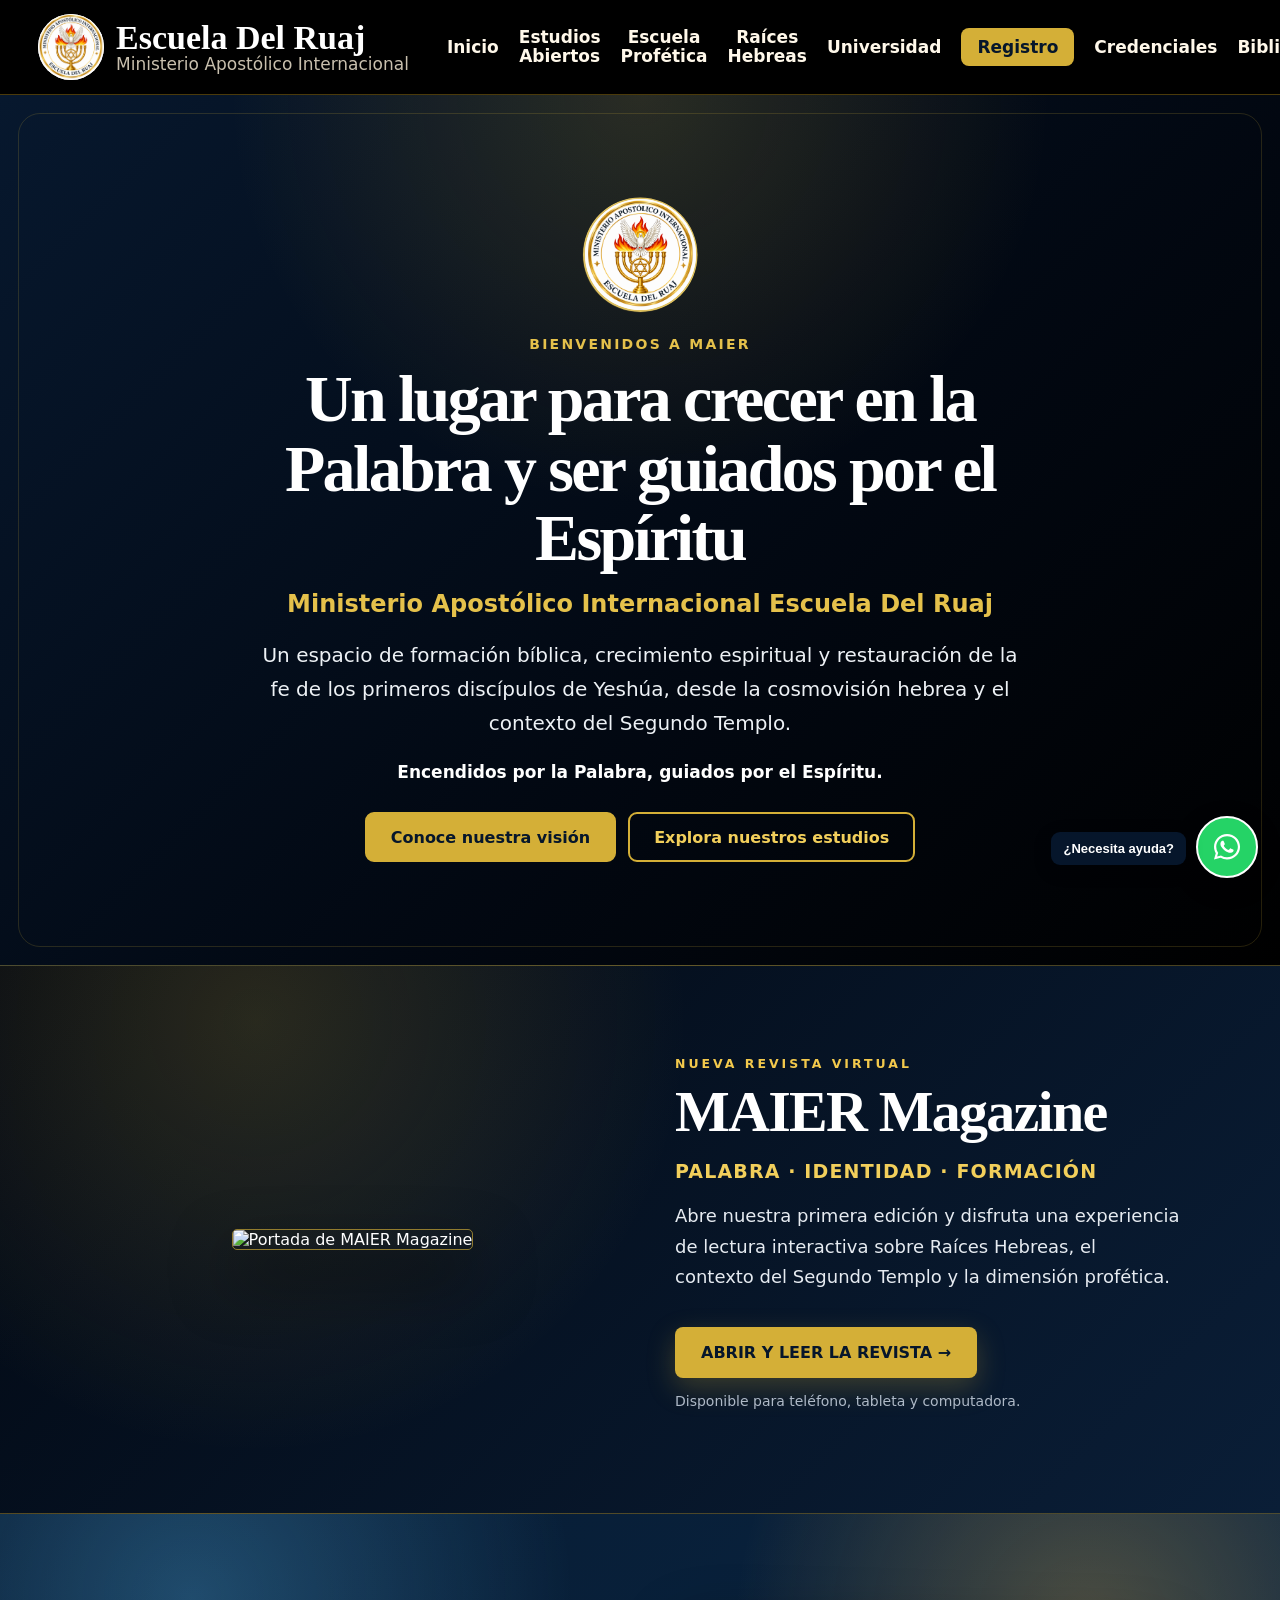
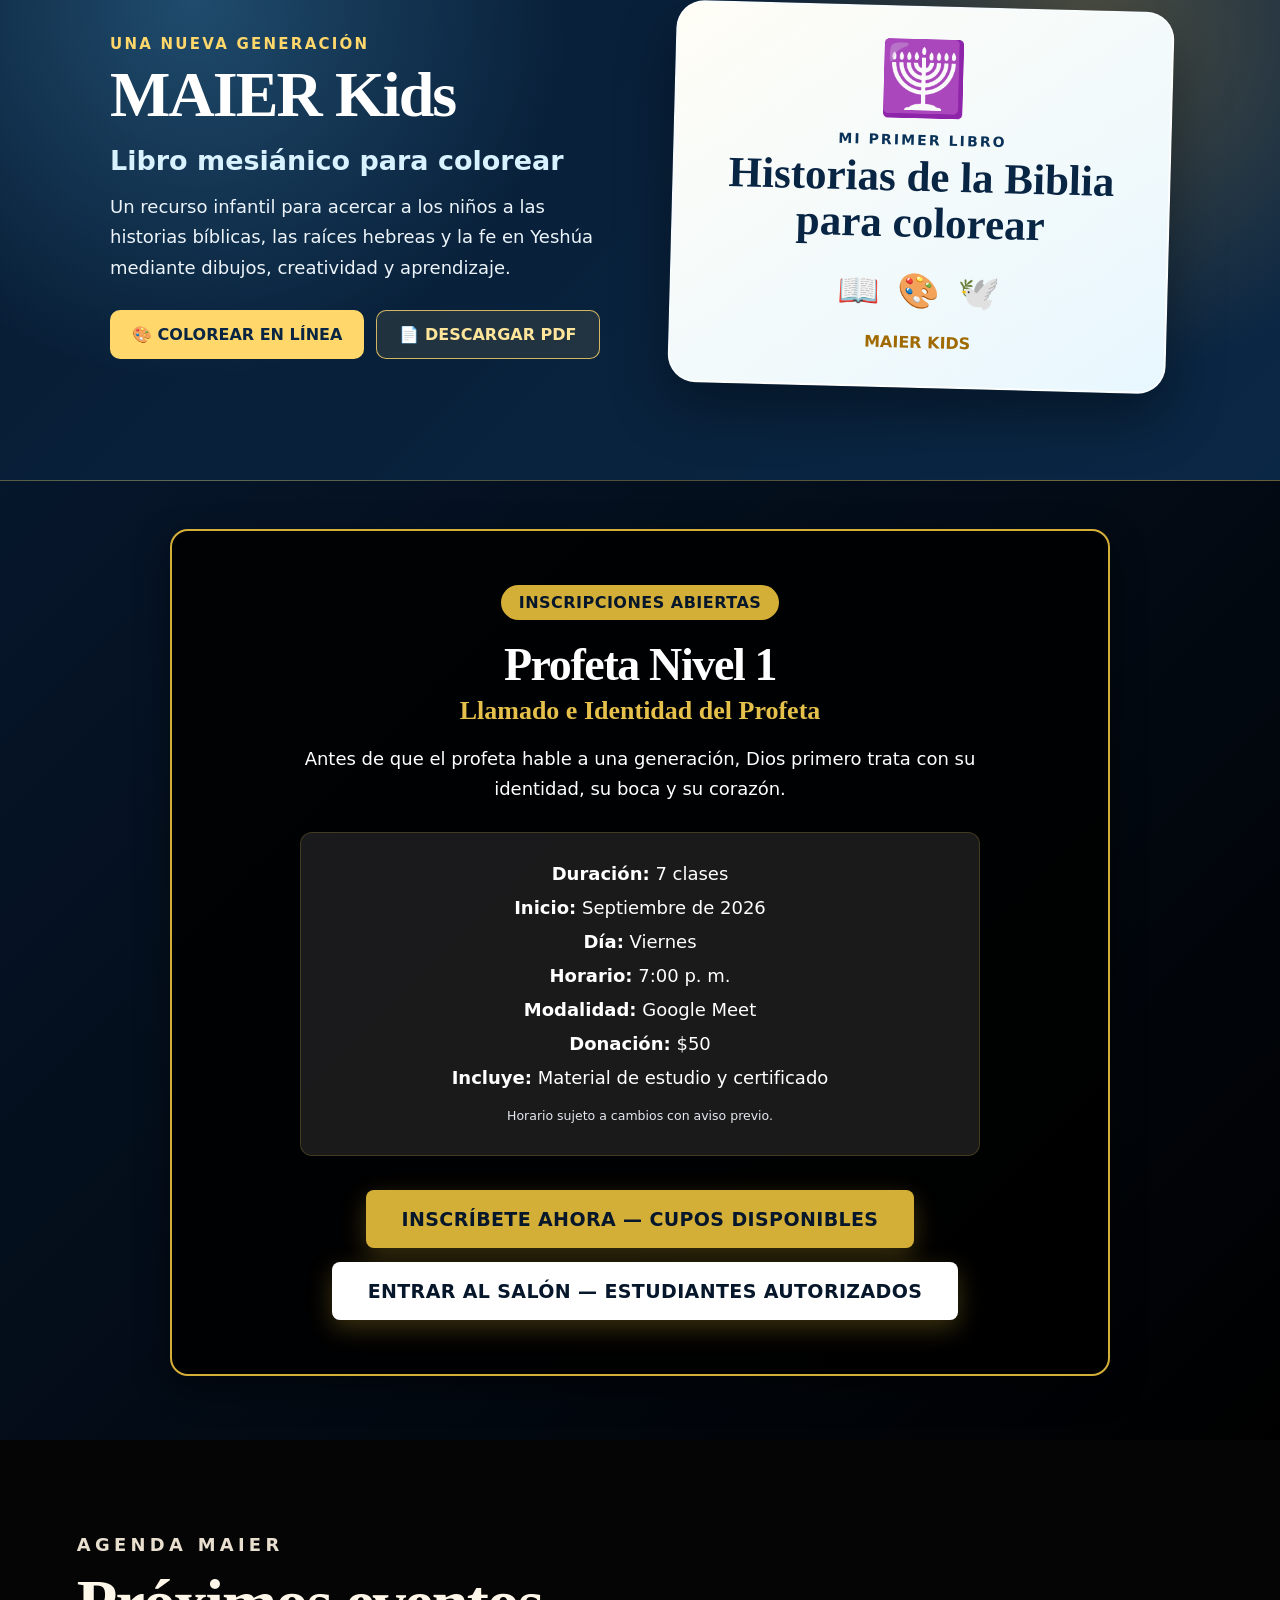
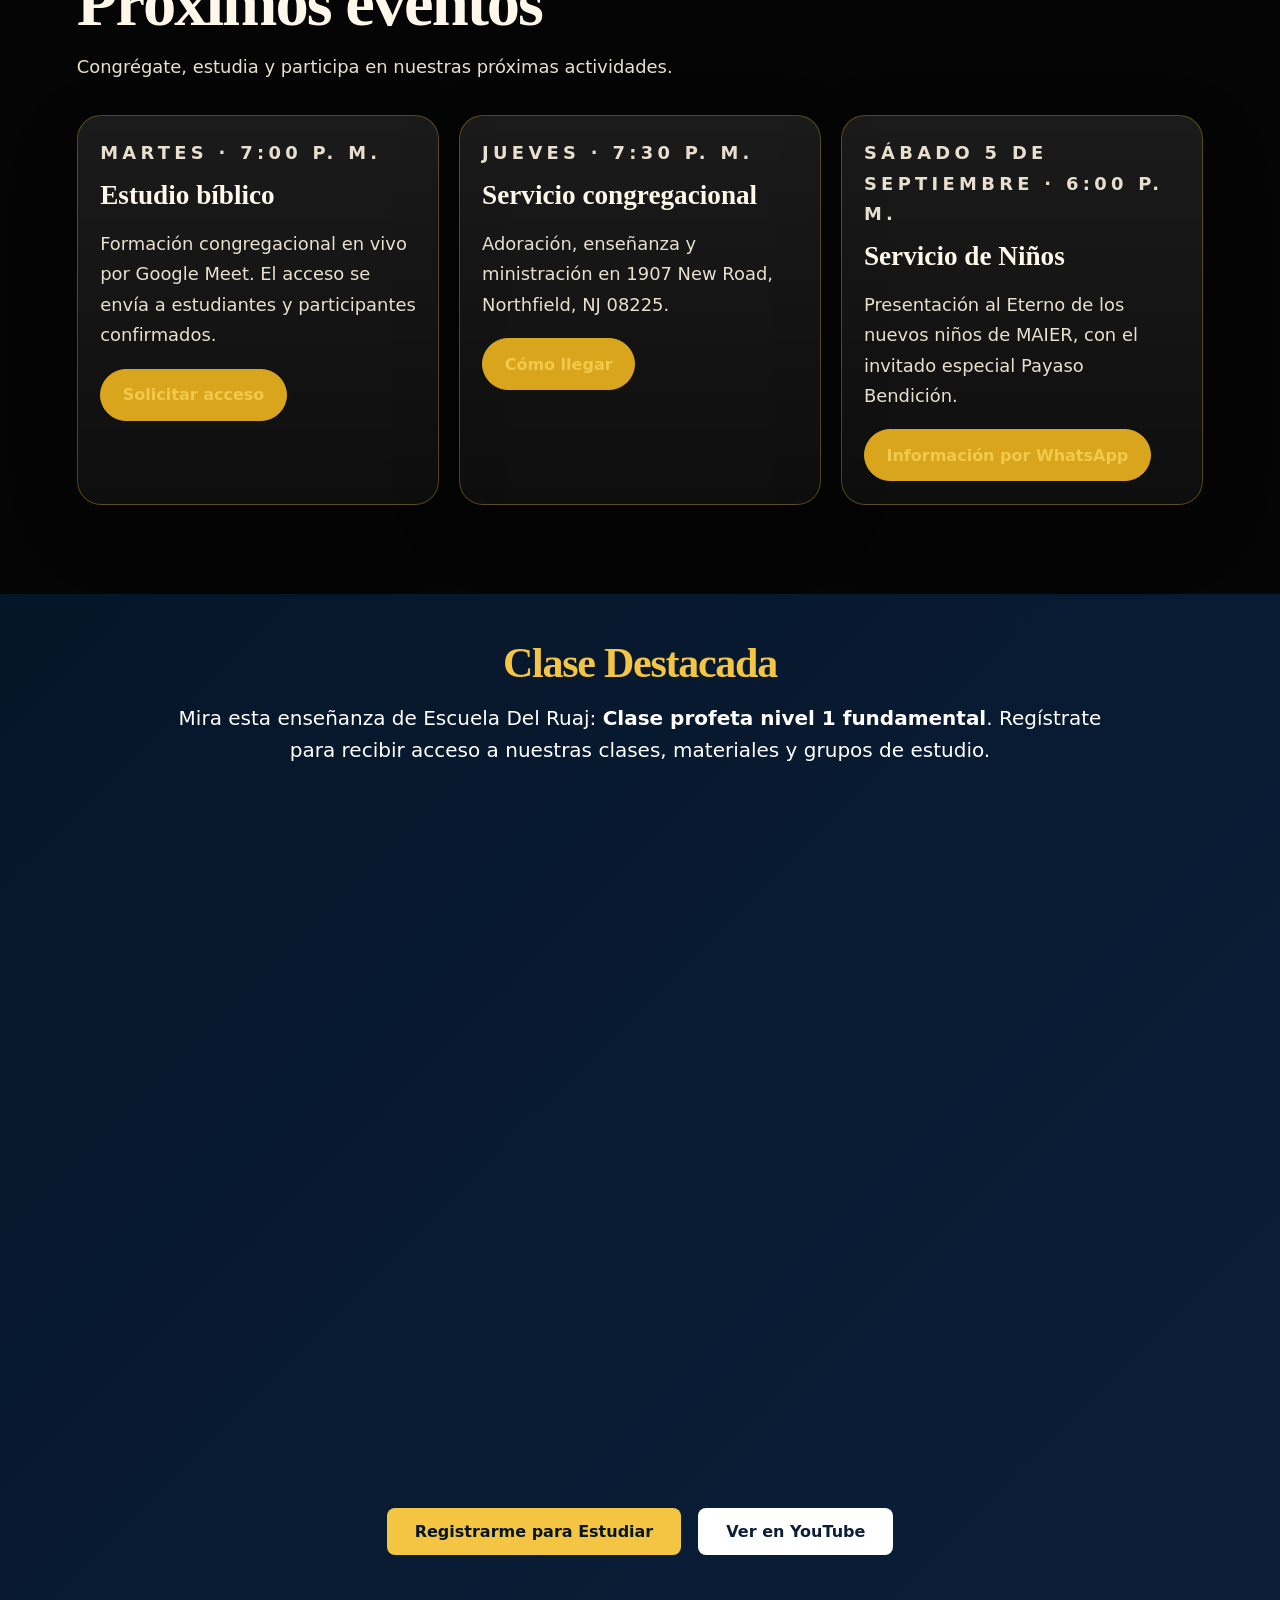
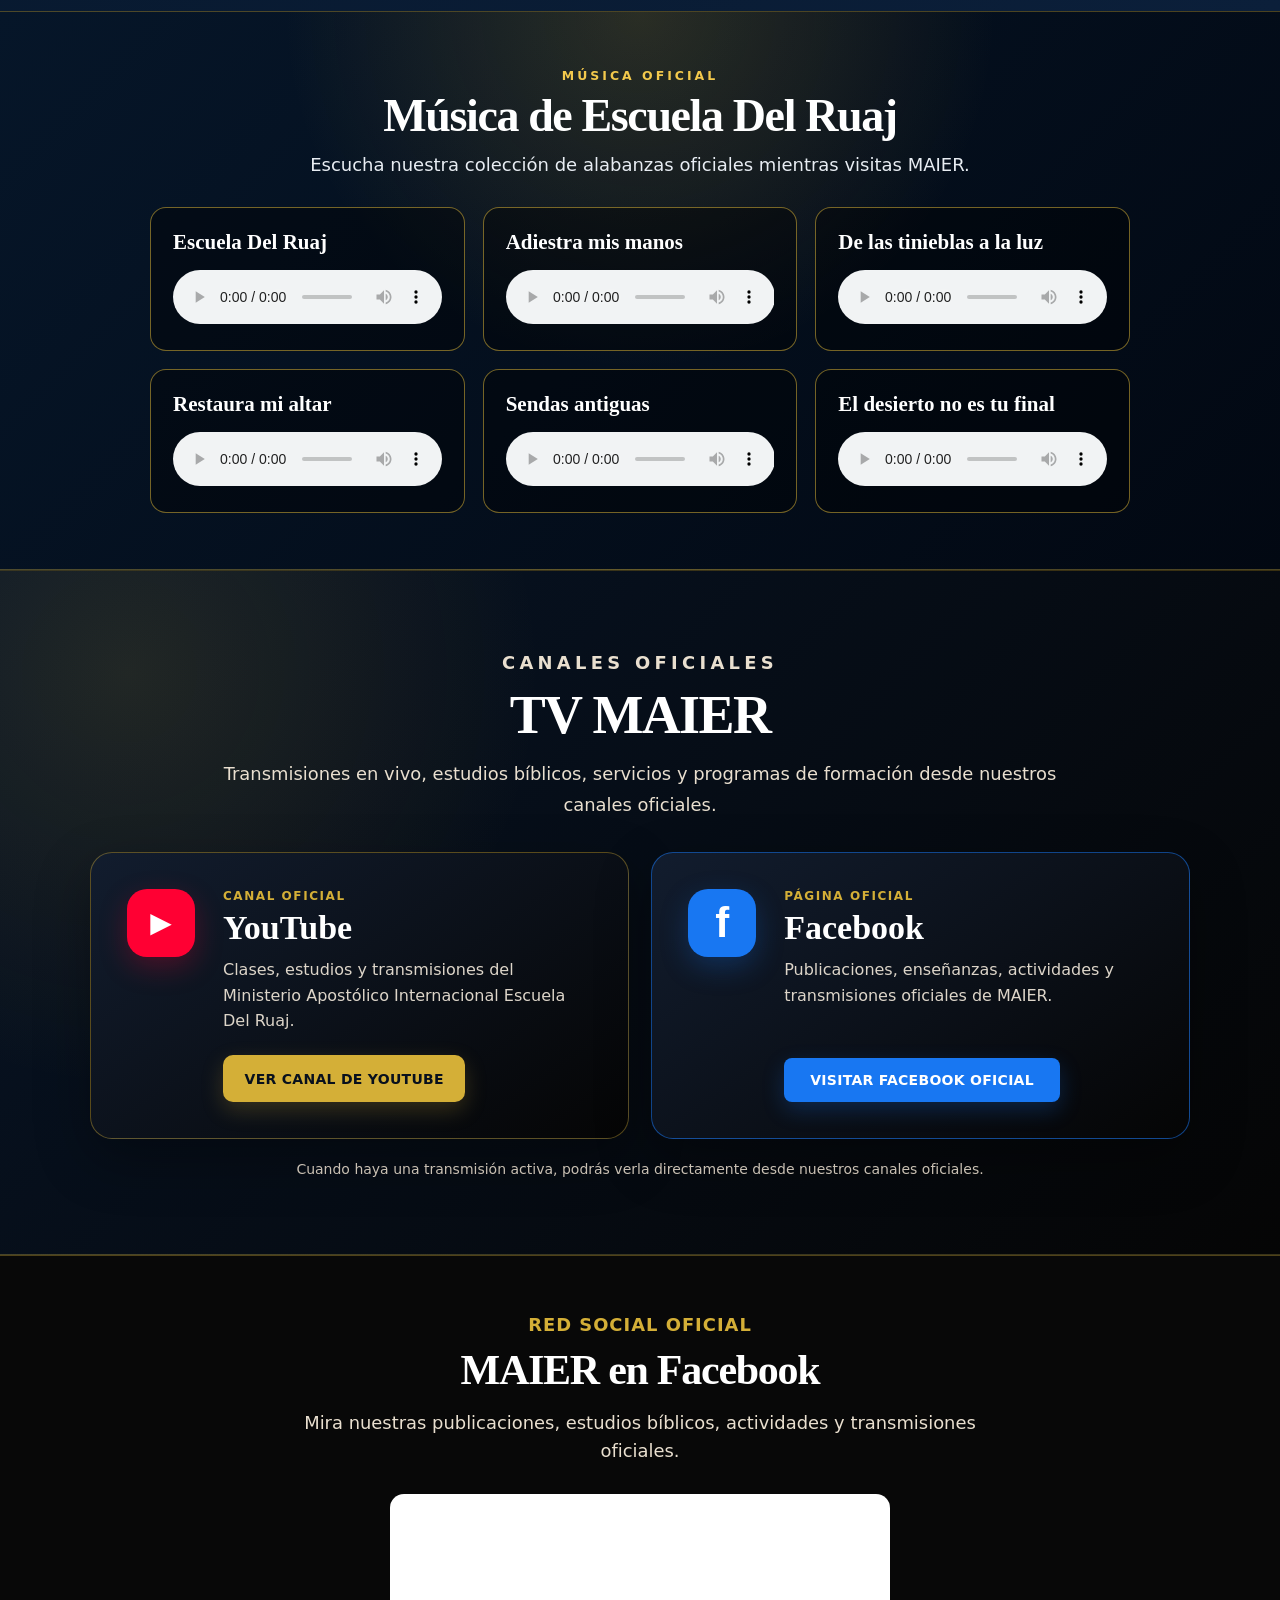
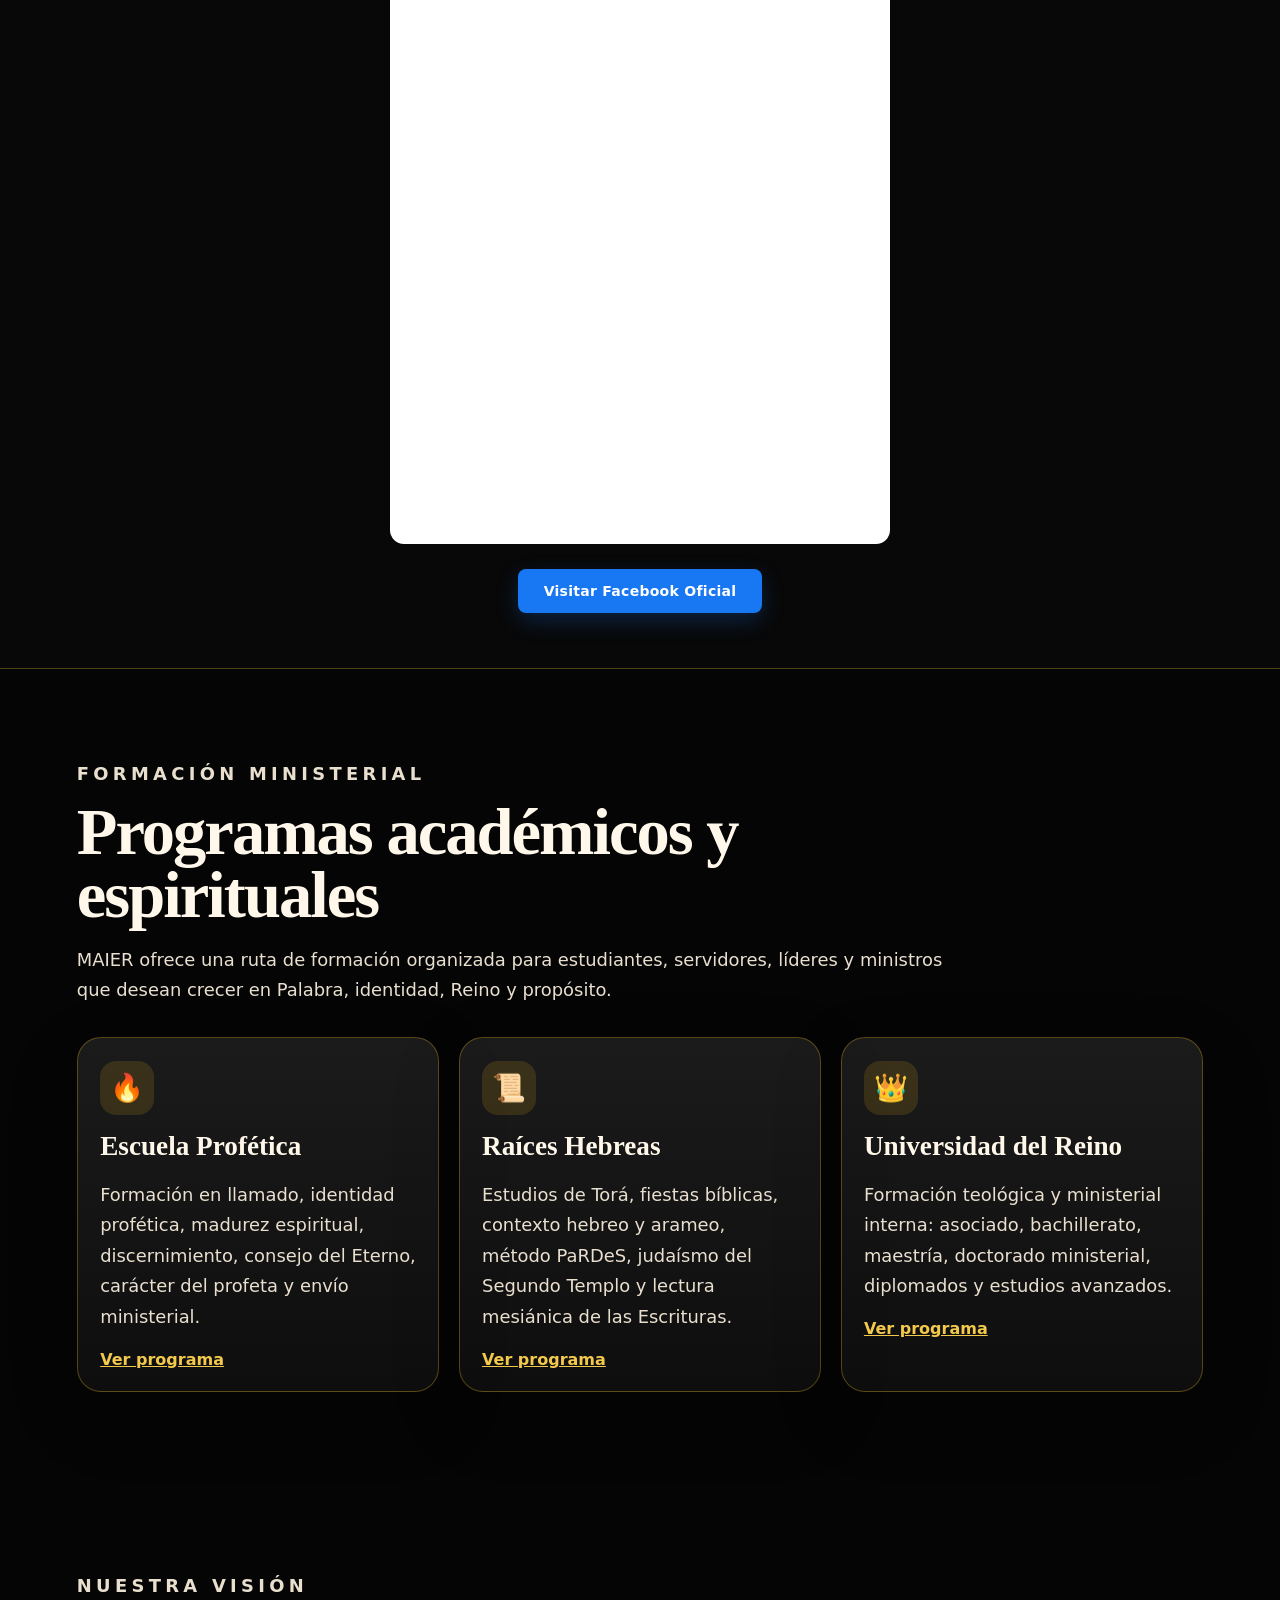
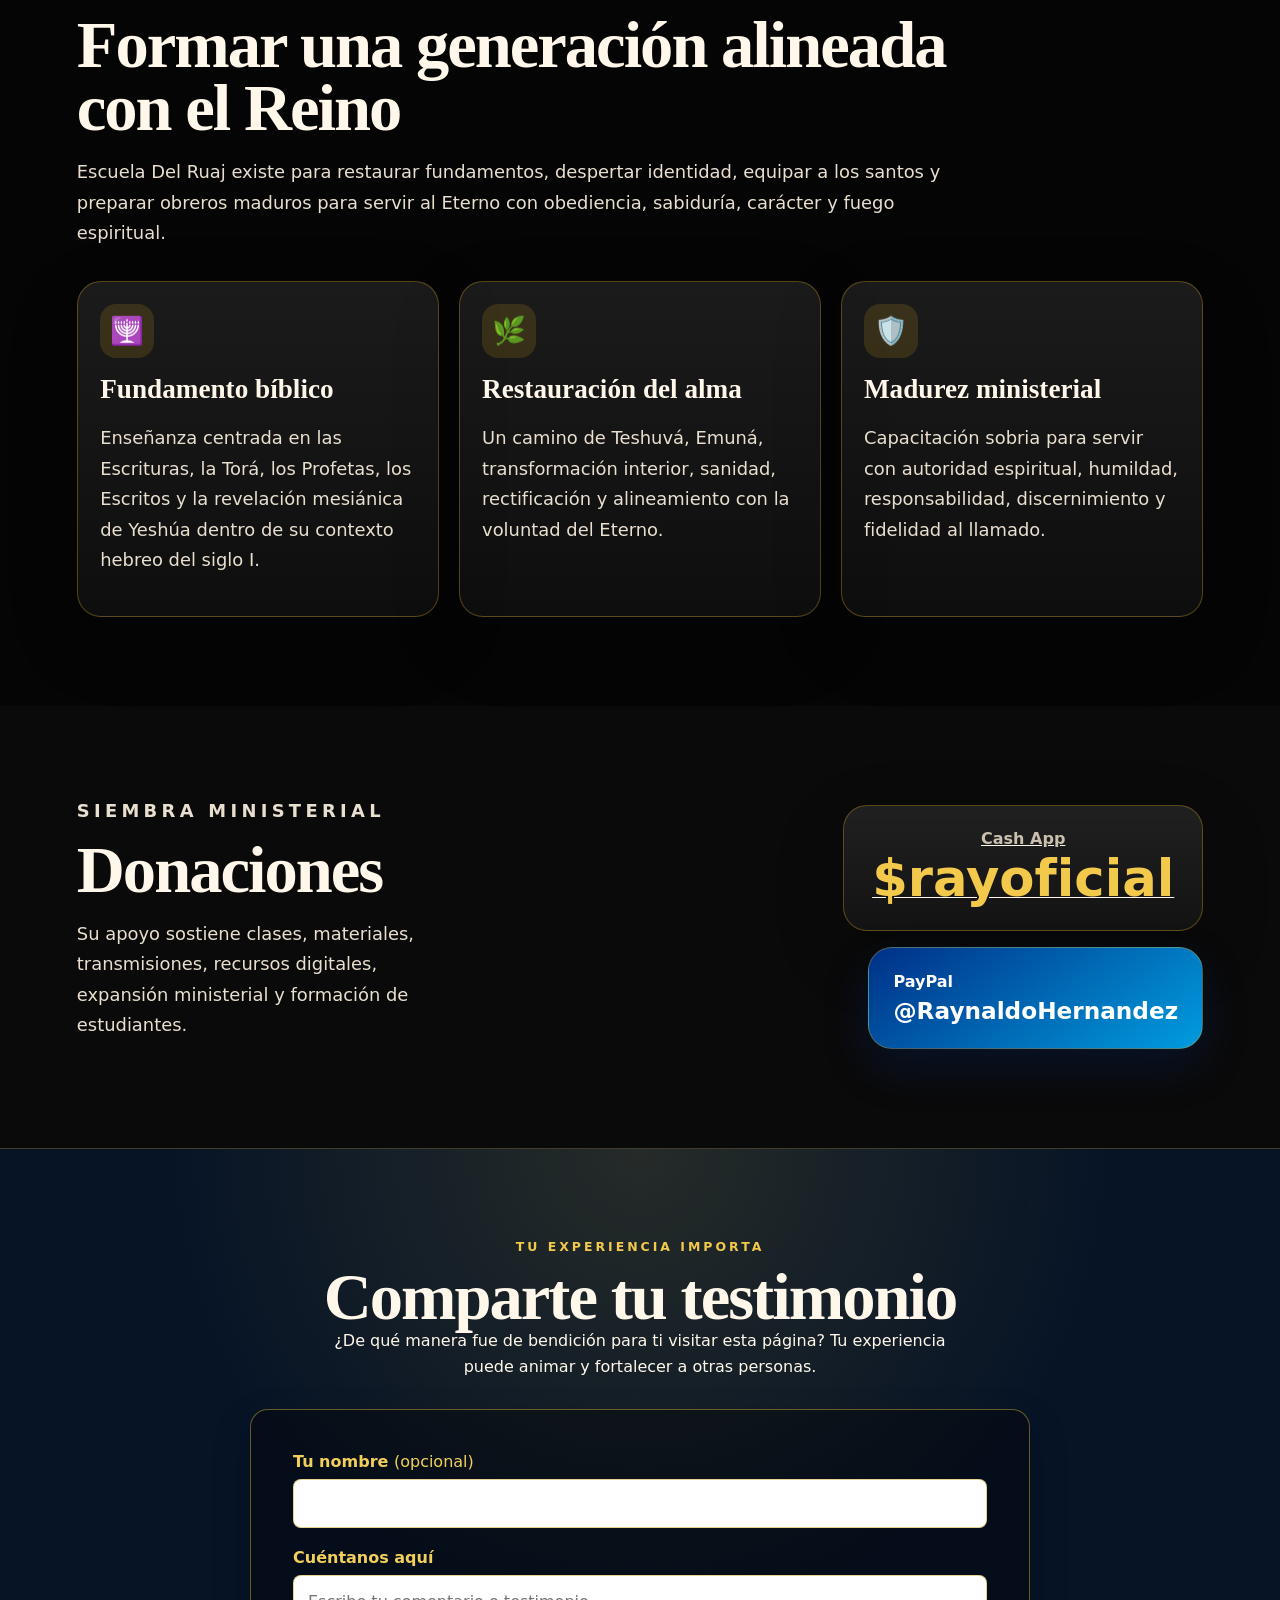
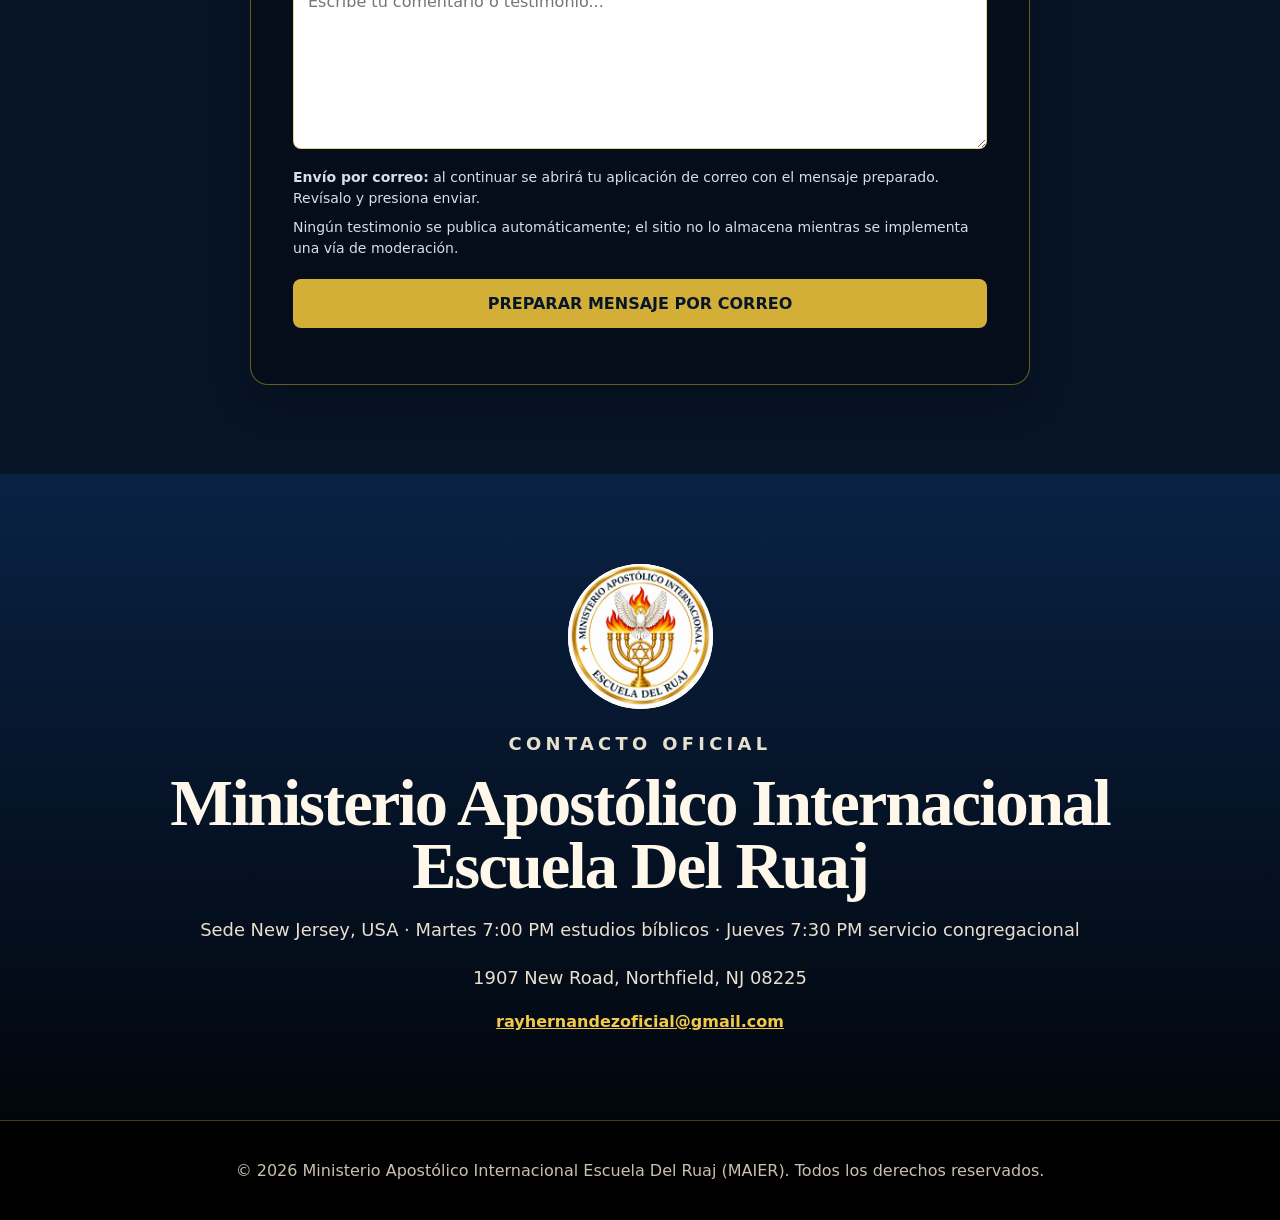
==== index.html @ f3cfe154 "Publicar estructura principal" ====
<!DOCTYPE html>

<html lang="es">
<style>
/* Ajustes de portada y anuncio Profeta Nivel 1 */
.promo-profetica {
  padding: 48px 24px 64px;
  background: linear-gradient(135deg, #06162b, #000000);
  text-align: center;
  color: #ffffff;
}

.promo-profetica-contenido {
  width: min(100%, 940px);
  margin: 0 auto;
  padding: 54px 48px;
  box-sizing: border-box;
  border: 2px solid #d4af37;
  border-radius: 18px;
  background: rgba(0, 0, 0, 0.9);
  box-shadow: 0 12px 35px rgba(0, 0, 0, 0.45);
}

.promo-etiqueta {
  display: inline-block;
  margin: 0;
  padding: 8px 18px;
  border-radius: 25px;
  background: #d4af37;
  color: #06162b !important;
  font-weight: 800;
  letter-spacing: 0.03em;
}

.promo-profetica h2 {
  margin: 20px 0 6px;
  color: #ffffff;
  font-size: clamp(34px, 5vw, 46px);
  line-height: 1.1;
}

.promo-profetica h3 {
  margin: 0 0 18px;
  color: #e5c14b;
  font-size: clamp(21px, 3vw, 26px);
}

.promo-profetica > .promo-profetica-contenido > p:not(.promo-etiqueta) {
  max-width: 680px;
  margin: 0 auto;
  color: #ffffff;
  font-size: 18px;
  line-height: 1.65;
}

.promo-datos {
  max-width: 680px;
  margin: 28px auto 20px;
  padding: 20px;
  border: 1px solid rgba(212, 175, 55, 0.22);
  border-radius: 12px;
  background: rgba(255, 255, 255, 0.1);
}

.promo-datos p {
  margin: 8px 0;
  color: #ffffff;
  font-size: 18px;
  line-height: 1.45;
}

.promo-datos .promo-aviso {
  margin-top: 14px;
  color: #e4e8ef;
  font-size: 15px;
}

.boton-profetico {
  display: inline-block;
  margin-top: 14px;
  min-width: min(100%, 430px);
  padding: 18px 36px;
  box-sizing: border-box;
  border-radius: 8px;
  background: #d4af37;
  color: #06162b;
  font-size: 19px;
  font-weight: 900;
  letter-spacing: 0.02em;
  text-decoration: none;
  box-shadow: 0 8px 24px rgba(212, 175, 55, 0.28);
  transition: background-color 0.2s ease, transform 0.2s ease, box-shadow 0.2s ease;
}

.boton-profetico:hover,
.boton-profetico:focus-visible {
  background: #f2cf5b;
  transform: translateY(-2px);
  box-shadow: 0 12px 30px rgba(242, 207, 91, 0.4);
}

@media (min-width: 769px) {
  .topbar {
    gap: 24px;
    padding-left: clamp(20px, 4vw, 64px);
    padding-right: clamp(20px, 4vw, 64px);
  }

  .topbar .nav {
    display: flex;
    align-items: center;
    justify-content: flex-end;
    gap: clamp(10px, 1.25vw, 22px);
  }

  .topbar .nav a {
    font-size: clamp(13px, 0.92vw, 16px);
    white-space: nowrap;
  }

  .topbar .nav a[href="/registro/index.html"] {
    padding: 10px 16px;
    border-radius: 8px;
    background: #d4af37;
    color: #06162b;
    font-weight: 900;
  }
}

@media (max-width: 768px) {
  body { overflow-x: hidden !important; }

  header {
    width: 100% !important;
    padding: 12px 16px !important;
    box-sizing: border-box !important;
    background: #000 !important;
  }

  header img {
    max-width: 85px !important;
    height: auto !important;
  }

  nav,
  .menu,
  .mobile-menu,
  .main-navigation {
    margin: 0 !important;
    padding: 12px 0 !important;
    background: #000 !important;
  }

  nav a,
  .menu a,
  .mobile-menu a,
  .main-navigation a {
    display: block !important;
    padding: 7px 0 !important;
    color: #ffffff !important;
    font-size: 20px !important;
    line-height: 1.2 !important;
    text-align: center !important;
  }

  .promo-profetica {
    padding: 44px 16px;
  }

  .promo-profetica-contenido {
    padding: 34px 20px;
  }

  .promo-profetica > .promo-profetica-contenido > p:not(.promo-etiqueta),
  .promo-datos p {
    font-size: 16px;
  }
}

@media (max-width: 480px) {
  .promo-profetica {
    padding: 34px 12px;
  }

  .promo-profetica-contenido {
    padding: 30px 16px;
    border-radius: 14px;
  }

  .promo-etiqueta {
    padding: 7px 14px;
    font-size: 13px;
  }

  .boton-profetico {
    width: 100%;
    box-sizing: border-box;
  }
}

/* Bienvenida principal MAIER */
.bienvenida-maier {
  position: relative;
  overflow: hidden;
  padding: clamp(64px, 8vw, 104px) 22px;
  background:
    radial-gradient(circle at 50% 0%, rgba(212,175,55,.18), transparent 38%),
    linear-gradient(135deg, #07182e 0%, #020812 58%, #000 100%);
  color: #fff;
  text-align: center;
  border-bottom: 1px solid rgba(212,175,55,.34);
}
.bienvenida-maier::after {
  content: "";
  position: absolute;
  inset: 18px;
  pointer-events: none;
  border: 1px solid rgba(212,175,55,.18);
  border-radius: 22px;
}
.bienvenida-contenido {
  position: relative;
  z-index: 1;
  width: min(100%, 900px);
  margin: 0 auto;
}
.bienvenida-sello {
  width: 115px;
  height: 115px;
  margin-bottom: 20px;
  object-fit: cover;
  border: 2px solid rgba(212,175,55,.8);
  border-radius: 50%;
  clip-path: circle(50%);
  background: #ffffff;
  box-shadow: 0 8px 28px rgba(212,175,55,.3);
}
.bienvenida-etiqueta {
  margin: 0 0 12px;
  color: #e5c14b;
  font-size: 14px;
  font-weight: 900;
  letter-spacing: .16em;
  text-transform: uppercase;
}
.bienvenida-maier h1 {
  max-width: 820px;
  margin: 0 auto 18px;
  color: #fff;
  font-family: Georgia, "Times New Roman", serif;
  font-size: clamp(38px, 6vw, 66px);
  line-height: 1.05;
}
.bienvenida-nombre {
  max-width: 780px;
  margin: 0 auto 20px;
  color: #e5c14b;
  font-size: clamp(18px, 2.5vw, 24px);
  font-weight: 800;
}
.bienvenida-texto {
  max-width: 780px;
  margin: 0 auto;
  color: #edf1f5;
  font-size: clamp(17px, 2vw, 20px);
  line-height: 1.7;
}
.bienvenida-lema {
  margin: 22px auto 0;
  color: #fff;
  font-size: 17px;
  font-weight: 800;
}
.bienvenida-acciones {
  display: flex;
  justify-content: center;
  flex-wrap: wrap;
  gap: 12px;
  margin-top: 30px;
}
.bienvenida-boton {
  display: inline-flex;
  align-items: center;
  justify-content: center;
  min-height: 50px;
  padding: 13px 24px;
  border: 2px solid #d4af37;
  border-radius: 9px;
  background: #d4af37;
  color: #06162b;
  font-weight: 900;
  text-decoration: none;
  transition: transform .2s ease, background .2s ease, color .2s ease;
}
.bienvenida-boton:hover,
.bienvenida-boton:focus-visible {
  transform: translateY(-2px);
  background: #f2cf5b;
}
.bienvenida-boton-secundario {
  background: transparent;
  color: #f2cf5b;
}
.bienvenida-boton-secundario:hover,
.bienvenida-boton-secundario:focus-visible {
  background: rgba(212,175,55,.12);
  color: #fff;
}
@media (max-width: 560px) {
  .bienvenida-maier { padding: 54px 16px; }
  .bienvenida-maier::after { inset: 10px; }
  .bienvenida-sello { width: 90px; height: 90px; }
  .bienvenida-boton { width: 100%; }
}

</style>
<head>
<meta charset="UTF-8" />
<meta name="viewport" content="width=device-width, initial-scale=1.0" />
<link rel="icon" href="/assets/favicon.png" />
<link rel="stylesheet" href="/styles.css" />
<title>Escuela Del Ruaj | Portal Oficial MAIER</title>
<meta name="description" content="Portal oficial del Ministerio Apostólico Internacional Escuela Del Ruaj, MAIER: Escuela Profética, Raíces Hebreas, Universidad del Reino, estudios bíblicos, registro de estudiantes, biblioteca digital y formación ministerial." />

  <!-- Google tag (gtag.js) -->
  <script async src="https://www.googletagmanager.com/gtag/js?id=G-LTMYRYYGVL"></script>
  <script>
    window.dataLayer = window.dataLayer || [];
    function gtag(){dataLayer.push(arguments);}
    gtag('js', new Date());
    gtag('config', 'G-LTMYRYYGVL');
  </script>
</head>
<body>
<header class="topbar">
  <a class="brand" href="/index.html">
    <img src="/logoMAIER.png" alt="Logo oficial MAIER" />
    <div>
      <strong>Escuela Del Ruaj</strong>
      <span>Ministerio Apostólico Internacional</span>
    </div>
  </a>

<button class="menu-btn" aria-label="Abrir menú">☰</button>

  <nav class="nav">
    <a href="/index.html">Inicio</a>
    <a href="/estudios-abiertos/index.html">Estudios Abiertos</a>
    <a href="/programas/escuela-profetica.html">Escuela Profética</a>
    <a href="/programas/raices-hebreas.html">Raíces Hebreas</a>
    <a href="/programas/universidad-del-reino.html">Universidad</a>
    <a href="/registro/index.html">Registro</a>
    <a href="/credenciales.html">Credenciales</a>
    <a href="/biblioteca/index.html">Biblioteca</a>
    <a href="/revista/index.html">Revista</a>
    <a href="#maier-kids">MAIER Kids</a>
    <a href="#donaciones">Donaciones</a>
  </nav>
</header>

<section class="bienvenida-maier" aria-labelledby="bienvenida-titulo">
  <div class="bienvenida-contenido">
    <img class="bienvenida-sello" src="/logoMAIER.png" alt="Logo oficial MAIER" />
    <p class="bienvenida-etiqueta">Bienvenidos a MAIER</p>
    <h1 id="bienvenida-titulo">Un lugar para crecer en la Palabra y ser guiados por el Espíritu</h1>
    <p class="bienvenida-nombre">Ministerio Apostólico Internacional Escuela Del Ruaj</p>
    <p class="bienvenida-texto">
      Un espacio de formación bíblica, crecimiento espiritual y restauración de la fe de los primeros discípulos de Yeshúa, desde la cosmovisión hebrea y el contexto del Segundo Templo.
    </p>
    <p class="bienvenida-lema">Encendidos por la Palabra, guiados por el Espíritu.</p>
    <div class="bienvenida-acciones">
      <a class="bienvenida-boton" href="#nuestra-vision">Conoce nuestra visión</a>
      <a class="bienvenida-boton bienvenida-boton-secundario" href="#programas-maier">Explora nuestros estudios</a>
    </div>
  </div>
</section>

<section id="maier-magazine" style="padding:clamp(54px,8vw,90px) 20px;background:radial-gradient(circle at 20% 10%,rgba(212,175,55,.18),transparent 38%),linear-gradient(135deg,#020812,#0a1e37);color:#fff;border-bottom:1px solid rgba(212,175,55,.35);">
  <div style="width:min(1080px,100%);margin:0 auto;display:grid;grid-template-columns:repeat(auto-fit,minmax(280px,1fr));gap:clamp(30px,6vw,70px);align-items:center;">
    <div style="text-align:center;">
      <img src="/revista/maier-magazine-portada.jpg" alt="Portada de MAIER Magazine" style="width:min(100%,390px);aspect-ratio:2/3;object-fit:cover;border:1px solid rgba(212,175,55,.65);border-radius:5px;box-shadow:0 28px 60px rgba(0,0,0,.6);">
    </div>
    <div>
      <p class="kicker">Nueva revista virtual</p>
      <h2 style="margin:0 0 18px;color:#fff;font-family:Georgia,'Times New Roman',serif;font-size:clamp(36px,6vw,58px);line-height:1.02;">MAIER Magazine</h2>
      <p style="color:#f2cf5b;font-size:19px;font-weight:800;letter-spacing:.06em;">PALABRA · IDENTIDAD · FORMACIÓN</p>
      <p style="max-width:610px;color:#e6ebf1;font-size:18px;line-height:1.7;">Abre nuestra primera edición y disfruta una experiencia de lectura interactiva sobre Raíces Hebreas, el contexto del Segundo Templo y la dimensión profética.</p>
      <a href="/revista/index.html" style="display:inline-flex;align-items:center;justify-content:center;margin-top:16px;padding:16px 26px;border-radius:8px;background:#d4af37;color:#06162b;font-weight:900;text-decoration:none;box-shadow:0 10px 28px rgba(212,175,55,.25);">ABRIR Y LEER LA REVISTA →</a>
      <p style="margin-top:15px;color:#aeb9c7;font-size:14px;">Disponible para teléfono, tableta y computadora.</p>
    </div>
  </div>
</section>

<section id="maier-kids" aria-labelledby="maier-kids-titulo" style="padding:clamp(58px,8vw,92px) 20px;background:radial-gradient(circle at 15% 15%,rgba(95,197,255,.28),transparent 32%),radial-gradient(circle at 85% 20%,rgba(255,193,77,.28),transparent 30%),linear-gradient(135deg,#071b32,#0a2745);color:#fff;border-bottom:1px solid rgba(212,175,55,.35);overflow:hidden;">
  <div style="width:min(1060px,100%);margin:0 auto;display:grid;grid-template-columns:repeat(auto-fit,minmax(280px,1fr));gap:clamp(30px,6vw,64px);align-items:center;">
    <div>
      <p style="margin:0 0 10px;color:#ffd76a;font-size:15px;font-weight:900;letter-spacing:.15em;text-transform:uppercase;">Una nueva generación</p>
      <h2 id="maier-kids-titulo" style="margin:0 0 18px;color:#fff;font-family:Georgia,'Times New Roman',serif;font-size:clamp(40px,7vw,64px);line-height:1;">MAIER Kids</h2>
      <p style="margin:0 0 16px;color:#d9f2ff;font-size:clamp(20px,3vw,27px);font-weight:800;">Libro mesiánico para colorear</p>
      <p style="max-width:620px;margin:0;color:#edf5fb;font-size:18px;line-height:1.7;">Un recurso infantil para acercar a los niños a las historias bíblicas, las raíces hebreas y la fe en Yeshúa mediante dibujos, creatividad y aprendizaje.</p>
      <div style="display:flex;flex-wrap:wrap;gap:12px;margin-top:26px;"><a href="/maier-kids/index.html" style="display:inline-flex;align-items:center;justify-content:center;padding:14px 22px;border-radius:10px;background:#ffd76a;color:#092544;font-weight:900;text-decoration:none;">🎨 COLOREAR EN LÍNEA</a><a href="/maier-kids/MAIER-Kids-Libro-Mesianico-Para-Colorear.pdf" download style="display:inline-flex;align-items:center;justify-content:center;padding:14px 22px;border:1px solid rgba(255,215,106,.8);border-radius:10px;background:rgba(255,215,106,.1);color:#ffe69a;font-weight:900;text-decoration:none;">📄 DESCARGAR PDF</a></div>
    </div>
    <div aria-hidden="true" style="min-height:350px;padding:34px;border:2px solid rgba(255,255,255,.62);border-radius:28px;background:linear-gradient(145deg,#fffdf6,#e8f7ff);color:#092544;box-shadow:0 24px 55px rgba(0,0,0,.38);transform:rotate(1.5deg);display:flex;flex-direction:column;justify-content:center;text-align:center;">
      <div style="font-size:72px;line-height:1;">🕎</div>
      <p style="margin:18px 0 6px;color:#0a3158;font-size:14px;font-weight:900;letter-spacing:.15em;text-transform:uppercase;">Mi primer libro</p>
      <h3 style="margin:0;color:#092544;font-family:Georgia,'Times New Roman',serif;font-size:clamp(29px,5vw,43px);line-height:1.08;">Historias de la Biblia para colorear</h3>
      <div style="display:flex;justify-content:center;gap:18px;margin-top:24px;font-size:34px;"><span>📖</span><span>🎨</span><span>🕊️</span></div>
      <p style="margin:22px 0 0;color:#a06a00;font-weight:900;">MAIER KIDS</p>
    </div>
  </div>
</section>

<section class="promo-profetica">
  <div class="promo-profetica-contenido">

    <p class="promo-etiqueta">INSCRIPCIONES ABIERTAS</p>

    <h2>Profeta Nivel 1</h2>

    <h3>Llamado e Identidad del Profeta</h3>

    <p>
      Antes de que el profeta hable a una generación,
      Dios primero trata con su identidad, su boca y su corazón.
    </p>

    <div class="promo-datos">
      <p><strong>Duración:</strong> 7 clases</p>
      <p><strong>Inicio:</strong> Septiembre de 2026</p>
      <p><strong>Día:</strong> Viernes</p>
      <p><strong>Horario:</strong> 7:00 p. m.</p>
      <p><strong>Modalidad:</strong> Google Meet</p>
      <p><strong>Donación:</strong> $50</p>
      <p><strong>Incluye:</strong> Material de estudio y certificado</p>
      <p class="promo-aviso"><small>Horario sujeto a cambios con aviso previo.</small></p>
    </div>

    <a

      href="/registro/index.html"
      class="boton-profetico"
      
    >
      INSCRÍBETE AHORA — CUPOS DISPONIBLES
    </a>
    <a
      href="https://classroom.google.com/c/ODQxMDg2NDc1MDgw"
      class="boton-profetico"
      target="_blank"
      rel="noopener noreferrer"
      style="margin-left:10px;background:#ffffff;color:#06162b;"
    >
      ENTRAR AL SALÓN — ESTUDIANTES AUTORIZADOS
    </a>
  </div>
</section>
<!-- La información detallada de Profeta Nivel 1 vive en su página de programa. -->
<section class="section" id="proximos-eventos">
  <div class="section-title">
    <p class="kicker">Agenda MAIER</p>
    <h2>Próximos eventos</h2>
    <p>Congrégate, estudia y participa en nuestras próximas actividades.</p>
  </div>
  <div class="program-grid">
    <article class="program-card">
      <p class="kicker">Martes · 7:00 p. m.</p>
      <h3>Estudio bíblico</h3>
      <p>Formación congregacional en vivo por Google Meet. El acceso se envía a estudiantes y participantes confirmados.</p>
      <a class="btn btn-primary" href="/registro/index.html">Solicitar acceso</a>
    </article>
    <article class="program-card">
      <p class="kicker">Jueves · 7:30 p. m.</p>
      <h3>Servicio congregacional</h3>
      <p>Adoración, enseñanza y ministración en 1907 New Road, Northfield, NJ 08225.</p>
      <a class="btn btn-primary" href="https://maps.google.com/?q=1907+New+Road+Northfield+NJ+08225" target="_blank" rel="noopener noreferrer">Cómo llegar</a>
    </article>
    <article class="program-card">
      <p class="kicker">Sábado 5 de septiembre · 6:00 p. m.</p>
      <h3>Servicio de Niños</h3>
      <p>Presentación al Eterno de los nuevos niños de MAIER, con el invitado especial Payaso Bendición.</p>
      <a class="btn btn-primary" href="https://wa.me/16099109514?text=Saludos,%20deseo%20información%20sobre%20el%20Servicio%20de%20Niños%20MAIER" target="_blank" rel="noopener noreferrer">Información por WhatsApp</a>
    </article>
  </div>
</section>

<section id="clase-destacada" style="padding:50px 20px; text-align:center; background:linear-gradient(135deg, #061629, #0b1f3a); color:white;">
  <h2 style="font-size:42px; margin-bottom:18px; color:#f4c542;">
    Clase Destacada
  </h2>

  <p style="font-size:20px; max-width:950px; margin:0 auto 28px auto; line-height:1.6; color:#ffffff;">
    Mira esta enseñanza de Escuela Del Ruaj: <strong>Clase profeta nivel 1 fundamental</strong>.
    Regístrate para recibir acceso a nuestras clases, materiales y grupos de estudio.
  </p>

  <div style="max-width:380px; margin:0 auto 28px auto; aspect-ratio:9/16;">
    <iframe 
      src="https://www.youtube.com/embed/7LcPzrxrR8k?start=63"
      title="Clase profeta nivel 1 fundamental"
      style="width:100%; height:100%; border:0; border-radius:12px;"
      allow="accelerometer; autoplay; clipboard-write; encrypted-media; gyroscope; picture-in-picture; web-share"
      allowfullscreen>
    </iframe>
  </div>

  <a href="/registro/index.html" style="display:inline-block; padding:14px 28px; background:#f4c542; color:#061629; text-decoration:none; border-radius:8px; margin:6px; font-weight:bold;">
    Registrarme para Estudiar
  </a>

  <a href="https://www.youtube.com/watch?v=7LcPzrxrR8k&t=63s" target="_blank" style="display:inline-block; padding:14px 28px; background:#ffffff; color:#0b1f3a; text-decoration:none; border-radius:8px; margin:6px; font-weight:bold;">
    Ver en YouTube
  </a>
</section>

<!-- MÚSICA ESCUELA DEL RUAJ -->
<section id="musica-maier" style="padding:56px 20px;background:radial-gradient(circle at 50% 0%,rgba(212,175,55,.18),transparent 42%),linear-gradient(135deg,#061629,#020812);color:#fff;text-align:center;border-top:1px solid rgba(212,175,55,.35);border-bottom:1px solid rgba(212,175,55,.35);">
  <div style="max-width:980px;margin:0 auto;">
    <p class="kicker">Música oficial</p>
    <h2 style="margin:0 0 12px;color:#fff;font-size:clamp(32px,5vw,46px);">Música de Escuela Del Ruaj</h2>
    <p style="margin:0 auto 28px;color:#e8edf3;font-size:18px;line-height:1.65;">Escucha nuestra colección de alabanzas oficiales mientras visitas MAIER.</p>
    <div style="display:grid;grid-template-columns:repeat(auto-fit,minmax(270px,1fr));gap:18px;text-align:left;">
      <article style="padding:22px;border:1px solid rgba(212,175,55,.55);border-radius:16px;background:rgba(0,0,0,.38);">
        <h3 style="margin:0 0 15px;color:#fff;font-size:21px;">Escuela Del Ruaj</h3>
        <audio controls preload="metadata" style="width:100%;"><source src="/Escuela%20Del%20ruaj.mp3" type="audio/mpeg">Tu navegador no admite audio.</audio>
      </article>
      <article style="padding:22px;border:1px solid rgba(212,175,55,.55);border-radius:16px;background:rgba(0,0,0,.38);">
        <h3 style="margin:0 0 15px;color:#fff;font-size:21px;">Adiestra mis manos</h3>
        <audio controls preload="metadata" style="width:100%;"><source src="/ADIESTRA%20MISMANOS%20congregacion.mp3" type="audio/mpeg">Tu navegador no admite audio.</audio>
      </article>
      <article style="padding:22px;border:1px solid rgba(212,175,55,.55);border-radius:16px;background:rgba(0,0,0,.38);">
        <h3 style="margin:0 0 15px;color:#fff;font-size:21px;">De las tinieblas a la luz</h3>
        <audio controls preload="metadata" style="width:100%;"><source src="/FROM%20DARKNESS%20TO%20LIGHT%E2%80%9D%201.mp3" type="audio/mpeg">Tu navegador no admite audio.</audio>
      </article>
      <article style="padding:22px;border:1px solid rgba(212,175,55,.55);border-radius:16px;background:rgba(0,0,0,.38);">
        <h3 style="margin:0 0 15px;color:#fff;font-size:21px;">Restaura mi altar</h3>
        <audio controls preload="metadata" style="width:100%;"><source src="/RESTAURA%20MI%20ALTAR%201.mp3" type="audio/mpeg">Tu navegador no admite audio.</audio>
      </article>
      <article style="padding:22px;border:1px solid rgba(212,175,55,.55);border-radius:16px;background:rgba(0,0,0,.38);">
        <h3 style="margin:0 0 15px;color:#fff;font-size:21px;">Sendas antiguas</h3>
        <audio controls preload="metadata" style="width:100%;"><source src="/SENDAS%20ANTIGUAS%20el%20llamado%20a%20volver%201.mp3" type="audio/mpeg">Tu navegador no admite audio.</audio>
      </article>
      <article style="padding:22px;border:1px solid rgba(212,175,55,.55);border-radius:16px;background:rgba(0,0,0,.38);">
        <h3 style="margin:0 0 15px;color:#fff;font-size:21px;">El desierto no es tu final</h3>
        <audio controls preload="metadata" style="width:100%;"><source src="/el%20desierto%20no%20es%20tu%20final1.mp3" type="audio/mpeg">Tu navegador no admite audio.</audio>
      </article>
    </div>
  </div>
</section>

<main>

  <section class="section live-section" id="en-vivo">
    <div class="section-title">
      <p class="kicker">Canales oficiales</p>
      <h2>TV MAIER</h2>
      <p>
        Transmisiones en vivo, estudios bíblicos, servicios y programas
        de formación desde nuestros canales oficiales.
      </p>
    </div>

    <div class="live-grid">
      <article class="live-card live-card-youtube">
        <div class="live-platform-icon" aria-hidden="true">▶</div>
        <div class="live-card-content">
          <p class="live-status">CANAL OFICIAL</p>
          <h3>YouTube</h3>
          <p>Clases, estudios y transmisiones del Ministerio Apostólico Internacional Escuela Del Ruaj.</p>
          <a
            class="live-button"
            href="https://www.youtube.com/@EscuelaDelRuajOficial/live"
            target="_blank"
            rel="noopener noreferrer">
            VER CANAL DE YOUTUBE
          </a>
        </div>
      </article>

      <article class="live-card live-card-facebook">
        <div class="live-platform-icon" aria-hidden="true">f</div>
        <div class="live-card-content">
          <p class="live-status">PÁGINA OFICIAL</p>
          <h3>Facebook</h3>
          <p>Publicaciones, enseñanzas, actividades y transmisiones oficiales de MAIER.</p>
          <a
            class="live-button facebook-button"
            href="https://www.facebook.com/ministerioapostolicointernacionalescueladelruaj/"
            target="_blank"
            rel="noopener noreferrer">
            VISITAR FACEBOOK OFICIAL
          </a>
        </div>
      </article>
    </div>

    <p class="live-note">Cuando haya una transmisión activa, podrás verla directamente desde nuestros canales oficiales.</p>
  </section>
<section class="facebook-section">

  <div class="section-title">
    <p class="kicker">Red social oficial</p>
    <h2>MAIER en Facebook</h2>
    <p>
      Mira nuestras publicaciones, estudios bíblicos,
      actividades y transmisiones oficiales.
    </p>
  </div>

  <div class="facebook-responsive">
    <iframe
      src="https://www.facebook.com/plugins/page.php?href=https%3A%2F%2Fwww.facebook.com%2Fministerioapostolicointernacionalescueladelruaj%2F&tabs=timeline&width=500&height=650&small_header=false&adapt_container_width=true&hide_cover=false&show_facepile=true"
      width="500"
      height="650"
      style="border:none; overflow:hidden;"
      scrolling="no"
      frameborder="0"
      allowfullscreen="true"
      allow="autoplay; clipboard-write; encrypted-media; picture-in-picture; web-share">
    </iframe>
  </div>

  <div class="facebook-actions">
    <a
      class="live-button facebook-button"
      href="https://www.facebook.com/ministerioapostolicointernacionalescueladelruaj/"
      target="_blank"
      rel="noopener">
      Visitar Facebook Oficial
    </a>
  </div>

</section>
  <section id="programas-maier" class="section">
    <div class="section-title">
      <p class="kicker">Formación ministerial</p>
      <h2>Programas académicos y espirituales</h2>
      <p>
        MAIER ofrece una ruta de formación organizada para estudiantes, servidores, líderes y ministros que desean crecer en Palabra, identidad, Reino y propósito.
      </p>
    </div>

<div class="program-grid">
  <article class="program-card">
    <div class="icon">🔥</div>
    <h3>Escuela Profética</h3>
    <p>
      Formación en llamado, identidad profética, madurez espiritual, discernimiento, consejo del Eterno, carácter del profeta y envío ministerial.
    </p>
    <a href="/programas/escuela-profetica.html">Ver programa</a>
  </article>

  <article class="program-card">
    <div class="icon">📜</div>
    <h3>Raíces Hebreas</h3>
    <p>
      Estudios de Torá, fiestas bíblicas, contexto hebreo y arameo, método PaRDeS, judaísmo del Segundo Templo y lectura mesiánica de las Escrituras.
    </p>
    <a href="/programas/raices-hebreas.html">Ver programa</a>
  </article>

  <article class="program-card">
    <div class="icon">👑</div>
    <h3>Universidad del Reino</h3>
    <p>
      Formación teológica y ministerial interna: asociado, bachillerato, maestría, doctorado ministerial, diplomados y estudios avanzados.
    </p>
    <a href="/programas/universidad-del-reino.html">Ver programa</a>
  </article>
</div>

  </section>

  <section id="nuestra-vision" class="section">
    <div class="section-title">
      <p class="kicker">Nuestra visión</p>
      <h2>Formar una generación alineada con el Reino</h2>
      <p>
        Escuela Del Ruaj existe para restaurar fundamentos, despertar identidad, equipar a los santos y preparar obreros maduros para servir al Eterno con obediencia, sabiduría, carácter y fuego espiritual.
      </p>
    </div>

<div class="program-grid">
  <article class="program-card">
    <div class="icon">🕎</div>
    <h3>Fundamento bíblico</h3>
    <p>
      Enseñanza centrada en las Escrituras, la Torá, los Profetas, los Escritos y la revelación mesiánica de Yeshúa dentro de su contexto hebreo del siglo I.
    </p>
  </article>

  <article class="program-card">
    <div class="icon">🌿</div>
    <h3>Restauración del alma</h3>
    <p>
      Un camino de Teshuvá, Emuná, transformación interior, sanidad, rectificación y alineamiento con la voluntad del Eterno.
    </p>
  </article>

  <article class="program-card">
    <div class="icon">🛡️</div>
    <h3>Madurez ministerial</h3>
    <p>
      Capacitación sobria para servir con autoridad espiritual, humildad, responsabilidad, discernimiento y fidelidad al llamado.
    </p>
  </article>
</div>

  </section>

  <section id="donaciones" class="section donation">
    <div>
      <p class="kicker">Siembra ministerial</p>
      <h2>Donaciones</h2>
      <p>
        Su apoyo sostiene clases, materiales, transmisiones, recursos digitales, expansión ministerial y formación de estudiantes.
      </p>
    </div>

<div class="donation-methods">
  <a class="cashapp" href="https://cash.app/$rayoficial" target="_blank" rel="noopener noreferrer" aria-label="Donar por Cash App a rayoficial">
    <span>Cash App</span>
    <strong>$rayoficial</strong>
  </a>
  <a class="paypal" href="https://paypal.me/RaynaldoHernandez" target="_blank" rel="noopener noreferrer" aria-label="Donar por PayPal a Raynaldo Hernandez">
    <span>PayPal</span>
    <strong>@RaynaldoHernandez</strong>
  </a>
</div>

  </section>


  <section id="testimonios" class="section" style="background: radial-gradient(circle at 50% 0%, rgba(212,175,55,.15), transparent 42%), #071426; border-top:1px solid rgba(212,175,55,.28);">
    <div style="max-width:780px; margin:0 auto; text-align:center;">
      <p class="kicker">Tu experiencia importa</p>
      <h2>Comparte tu testimonio</h2>
      <p style="max-width:650px; margin:0 auto 28px; line-height:1.65;">
        ¿De qué manera fue de bendición para ti visitar esta página? Tu experiencia puede animar y fortalecer a otras personas.
      </p>
      <form id="testimonios-form" style="padding:clamp(24px,5vw,42px); border:1px solid rgba(212,175,55,.48); border-radius:18px; background:rgba(0,0,0,.34); text-align:left; box-shadow:0 16px 38px rgba(0,0,0,.22);">
        <label for="testimonio-nombre" style="display:block; margin-bottom:8px; color:#f2cf5b; font-weight:800;">Tu nombre <span style="font-weight:400;">(opcional)</span></label>
        <input id="testimonio-nombre" name="nombre" type="text" autocomplete="name" maxlength="100" style="width:100%; box-sizing:border-box; margin-bottom:20px; padding:14px; border:1px solid rgba(212,175,55,.55); border-radius:8px; background:#fff; color:#061629; font:inherit;">
        <label for="testimonio-mensaje" style="display:block; margin-bottom:8px; color:#f2cf5b; font-weight:800;">Cuéntanos aquí</label>
        <textarea id="testimonio-mensaje" name="testimonio" rows="6" required maxlength="2000" placeholder="Escribe tu comentario o testimonio..." style="width:100%; box-sizing:border-box; padding:14px; border:1px solid rgba(212,175,55,.55); border-radius:8px; background:#fff; color:#061629; font:inherit; line-height:1.5; resize:vertical;"></textarea>
        <p style="margin:14px 0 8px; color:#d7dee6; font-size:14px; line-height:1.5;"><strong>Envío por correo:</strong> al continuar se abrirá tu aplicación de correo con el mensaje preparado. Revísalo y presiona enviar.</p>
        <p style="margin:0 0 20px; color:#d7dee6; font-size:14px; line-height:1.5;">Ningún testimonio se publica automáticamente; el sitio no lo almacena mientras se implementa una vía de moderación.</p>
        <button type="submit" style="width:100%; padding:15px 22px; border:0; border-radius:8px; background:#d4af37; color:#061629; font:inherit; font-weight:900; cursor:pointer;">PREPARAR MENSAJE POR CORREO</button>
        <p id="testimonio-status" aria-live="polite" style="margin:14px 0 0; color:#f2cf5b; font-weight:700;"></p>
      </form>
      <script>
        document.addEventListener("DOMContentLoaded", function () {
          const form = document.getElementById("testimonios-form");
          const status = document.getElementById("testimonio-status");
          if (!form || !status) return;
          form.addEventListener("submit", function (event) {
            event.preventDefault();
            if (!form.reportValidity()) return;
            const data = Object.fromEntries(new FormData(form).entries());
            const body = [
              "Testimonio para revisión MAIER",
              "",
              "Nombre: " + (data.nombre || "Anónimo"),
              "",
              "Testimonio:",
              data.testimonio || "",
              "",
              "Nota: este mensaje fue preparado por la web; su publicación requiere revisión."
            ].join("\n");
            status.textContent = "Se abrirá tu correo para que revises y envíes el mensaje.";
            window.location.href = "mailto:rayhernandezoficial@gmail.com?subject=" + encodeURIComponent("Testimonio para revisión MAIER") + "&body=" + encodeURIComponent(body);
          });
        });
      </script>
    </div>
  </section>

  <section class="section contact">
    <img src="/logoMAIER.png" alt="Logo oficial MAIER" />

<p class="kicker">Contacto oficial</p>

<h2>Ministerio Apostólico Internacional Escuela Del Ruaj</h2>

<p>
  Sede New Jersey, USA · Martes 7:00 PM estudios bíblicos · Jueves 7:30 PM servicio congregacional
</p>

<p>
  1907 New Road, Northfield, NJ 08225
</p>

<a href="mailto:rayhernandezoficial@gmail.com" target="_blank" rel="noopener">rayhernandezoficial@gmail.com</a>

  </section>

</main>

<footer>
  <p>© <span id="year"></span> Ministerio Apostólico Internacional Escuela Del Ruaj (MAIER). Todos los derechos reservados.</p>
</footer>

<script src="/script.js"></script>

</body>
</html>
---- styles.css ----
:root{--blue:#092244;--blue2:#0f315f;--gold:#d8a51d;--gold2:#f3c94c;--cream:#fff8ea;--white:#fff;--black:#050505;--muted:#c9c0ae;--border:rgba(216,165,29,.35)}*{box-sizing:border-box}html{scroll-behavior:smooth}body{margin:0;font-family:Inter,system-ui,-apple-system,BlinkMacSystemFont,"Segoe UI",Arial,sans-serif;background:var(--black);color:var(--cream)}a{color:inherit}.topbar{position:sticky;top:0;z-index:50;display:flex;align-items:center;justify-content:space-between;gap:1.25rem;padding:.8rem clamp(1rem,4vw,3.5rem);background:rgba(0,0,0,.92);border-bottom:1px solid var(--border);backdrop-filter:blur(14px)}.brand{display:flex;align-items:center;gap:.8rem;text-decoration:none;min-width:0}.brand img{width:66px;height:66px;object-fit:contain;border-radius:50%;background:var(--white)}.brand strong{display:block;font-family:Georgia,"Times New Roman",serif;font-size:clamp(1.3rem,3.6vw,2.25rem);line-height:1;color:var(--white);white-space:nowrap}.brand span{display:block;color:var(--muted);font-size:clamp(.9rem,2.6vw,1.18rem)}.nav{display:flex;align-items:center;gap:1rem}.nav a{text-decoration:none;color:var(--cream);font-weight:800;font-size:.92rem}.nav a:hover{color:var(--gold2)}.menu-btn{display:none;background:transparent;border:0;color:var(--gold2);font-size:2rem}.hero,.page-hero{min-height:70vh;display:grid;grid-template-columns:minmax(0,1.1fr) minmax(260px,.65fr);gap:clamp(2rem,5vw,4rem);align-items:center;padding:clamp(3.5rem,8vw,7rem) clamp(1.2rem,6vw,5rem);background:radial-gradient(circle at 80% 35%,rgba(216,165,29,.24),transparent 28%),linear-gradient(110deg,rgba(0,0,0,.98),rgba(9,34,68,.96) 55%,rgba(17,9,0,.96))}.page-hero{display:block;min-height:auto}.center{text-align:center}.kicker{margin:0 0 .7rem;color:var(--gold2);letter-spacing:.24em;text-transform:uppercase;font-weight:900;font-size:.78rem}h1,h2,h3{font-family:Georgia,"Times New Roman",serif;margin:0}h1{font-size:clamp(3rem,7.8vw,6.4rem);line-height:.92;letter-spacing:-.04em;max-width:1050px}h2{font-size:clamp(2.2rem,5.2vw,4.4rem);line-height:.95;letter-spacing:-.03em}h3{font-size:1.7rem}.lead,.section-title p,.program-card p,.registration-layout p,.contact p,.donation p{color:#e9dfcf;font-size:1.12rem;line-height:1.7}.lead{max-width:760px}.hero-actions{display:flex;flex-wrap:wrap;gap:.9rem;margin-top:1.6rem}.btn{display:inline-flex;align-items:center;justify-content:center;min-height:52px;padding:.85rem 1.35rem;border-radius:999px;border:1px solid var(--border);text-decoration:none;font-weight:900;color:var(--cream);cursor:pointer;background:rgba(255,255,255,.06)}.btn-primary{background:var(--gold);border-color:var(--gold);color:#080808}.btn-outline{border-color:var(--gold2)}.hero-stats{display:grid;grid-template-columns:repeat(3,minmax(0,1fr));gap:.9rem;margin-top:2rem;max-width:620px}.hero-stats div{padding:1rem;border:1px solid var(--border);border-radius:18px;background:rgba(255,255,255,.06)}.hero-stats strong{display:block;color:var(--gold2);font-size:1.45rem}.hero-stats span{color:var(--muted);font-size:.9rem}.hero-seal{display:grid;place-items:center}.hero-seal img{width:min(390px,85vw);aspect-ratio:1;object-fit:contain;border-radius:50%;filter:drop-shadow(0 32px 80px rgba(0,0,0,.55))}.announcement{display:flex;justify-content:space-between;gap:1.4rem;align-items:center;padding:1.5rem clamp(1.2rem,6vw,5rem);border-top:1px solid rgba(216,165,29,.2);border-bottom:1px solid rgba(216,165,29,.2);background:#160d00}.announcement p{margin:.25rem 0 0;color:var(--muted)}.live-dot{display:inline-block;width:.9rem;height:.9rem;margin-right:.45rem;border-radius:50%;background:#e11d48;box-shadow:0 0 0 6px rgba(225,29,72,.18)}.quick-links{display:flex;flex-wrap:wrap;gap:.7rem}.quick-links a{background:var(--gold);color:#080808;padding:.8rem 1.1rem;border-radius:999px;text-decoration:none;font-weight:900}.section{padding:clamp(3.5rem,7vw,6.5rem) clamp(1.2rem,6vw,5rem)}.section-title{max-width:900px;margin-bottom:2rem}.program-grid,.library-grid,.feature-grid{display:grid;gap:1.2rem}.program-grid{grid-template-columns:repeat(3,minmax(0,1fr))}.program-card,.resource-card,.cashapp,.student-form,.process div,.feature-grid div{border:1px solid var(--border);background:linear-gradient(180deg,rgba(255,255,255,.09),rgba(255,255,255,.04));border-radius:24px;padding:1.4rem;box-shadow:0 24px 70px rgba(0,0,0,.2)}.program-card .icon{width:54px;height:54px;display:grid;place-items:center;border-radius:16px;background:rgba(216,165,29,.16);font-size:1.7rem;margin-bottom:1rem}.program-card ul{padding-left:1.15rem;color:#e9dfcf;line-height:1.65}.program-card a{color:var(--gold2);font-weight:900}.section-dark{background:radial-gradient(circle at 15% 20%,rgba(216,165,29,.16),transparent 32%),#080808}.registration-layout{display:grid;grid-template-columns:minmax(0,.85fr) minmax(320px,1.15fr);gap:clamp(2rem,5vw,4rem);align-items:start}.process{display:grid;gap:.8rem;margin-top:1.6rem}.process strong{display:inline-grid;place-items:center;width:34px;height:34px;margin-right:.5rem;border-radius:50%;background:var(--gold);color:#080808}.student-form{display:grid;gap:1rem}.student-form label{display:grid;gap:.4rem;font-weight:900;color:var(--cream)}input,select,textarea{width:100%;padding:.9rem 1rem;border:1px solid rgba(216,165,29,.45);border-radius:16px;background:#fffdf8;color:#111;font:inherit}.hidden{display:none}.library-grid{grid-template-columns:repeat(3,minmax(0,1fr))}.resource-card{display:grid;gap:.35rem;min-height:155px;text-decoration:none;color:var(--cream)}.resource-card span{font-size:2rem}.resource-card small{color:var(--muted);line-height:1.5}.donation{display:grid;grid-template-columns:1fr auto;gap:2rem;align-items:center;background:#0a0a0a}.cashapp{min-width:min(360px,100%);text-align:center}.cashapp span{display:block;color:var(--muted);font-weight:900}.cashapp strong{color:var(--gold2);font-size:clamp(2rem,5vw,3.2rem)}.contact{text-align:center;background:linear-gradient(180deg,var(--blue),#02060c)}
.contact-study {
  padding-top: clamp(3.5rem, 6vw, 5rem);
  padding-bottom: clamp(2.5rem, 4vw, 3.5rem);
}

.contact-study h2 {
  max-width: 1000px;
  margin: 0.55rem auto 1rem;
  font-size: clamp(36px, 5vw, 58px);
  line-height: 1.08;
}

.contact-study-description {
  max-width: 880px;
  margin: 0 auto;
  color: #f1eadf;
  font-size: clamp(18px, 1.55vw, 21px);
  line-height: 1.65;
}

.contact-study-actions {
  display: flex;
  flex-wrap: wrap;
  justify-content: center;
  gap: 0.8rem;
  margin-top: 1.6rem;
}

.contact-study .btn {
  min-width: 170px;
  justify-content: center;
}

.contact-study .btn-primary {
  background: #d4af37;
  color: #071426 !important;
  text-shadow: none;
  font-weight: 900;
}

.contact-study .btn-primary:hover,
.contact-study .btn-primary:focus-visible {
  background: #f2cf5b;
  color: #02060c !important;
}

@media (max-width: 600px) {
  .contact-study {
    padding-top: 3rem;
    padding-bottom: 2.5rem;
  }

  .contact-study-actions {
    display: grid;
    grid-template-columns: 1fr;
    width: min(100%, 360px);
    margin-left: auto;
    margin-right: auto;
  }
}
.contact img{width:145px;height:145px;object-fit:contain;border-radius:50%;background:#fff;margin-bottom:1rem}.contact a{color:var(--gold2);font-weight:900}footer{padding:1.5rem;text-align:center;background:#000;color:var(--muted);border-top:1px solid var(--border)}@media(max-width:980px){.menu-btn{display:block}.nav{display:none;position:absolute;top:100%;left:0;right:0;flex-direction:column;align-items:flex-start;padding:1.2rem;background:#000;border-bottom:1px solid var(--border)}.nav.open{display:flex}.hero,.registration-layout,.donation{grid-template-columns:1fr}.hero-seal{order:-1}.hero-seal img{width:220px}.program-grid,.library-grid,.feature-grid{grid-template-columns:1fr}.announcement{align-items:flex-start;flex-direction:column}.brand strong{white-space:normal}.brand img{width:58px;height:58px}}@media(max-width:560px){.hero-stats{grid-template-columns:1fr}h1{font-size:2.8rem}.quick-links a,.btn{/* Ajustes móviles MAIER */
@media (max-width: 768px) {
  .hero {
    padding: 48px 22px 56px;
    text-align: center;
  }

  .hero-inner {
    max-width: 100%;
  }

  .hero-seal {
    margin: 0 auto 28px;
    display: flex;
    justify-content: center;
  }

  .hero-seal img {
    width: 220px !important;
    max-width: 70vw;
    height: auto;
  }

  .hero h1 {
    font-size: 3rem !important;
    line-height: 0.95 !important;
    letter-spacing: -1px;
  }

  .lead {
    font-size: 1.1rem !important;
    line-height: 1.6;
  }

  .hero-actions {
    flex-direction: column;
    gap: 12px;
  }

  .hero-actions .btn {
    width: 100%;
    text-align: center;
  }

  .hero-stats {
    grid-template-columns: 1fr;
    gap: 14px;
  }
}

@media (max-width: 480px) {
  .brand img {
    width: 72px;
    height: auto;
  }

  .brand strong {
    font-size: 1.7rem;
  }

  .brand span {
    font-size: 1rem;
  }

  .hero-seal img {
    width: 190px !important;
  }

  .hero h1 {
    font-size: 2.55rem !important;
    line-height: 0.95 !important;
  }

  .kicker {
    font-size: 0.85rem;
    letter-spacing: 5px;
  }
}width:100%}}/* Ajuste fuerte para hero MAIER en pantallas pequeñas y medianas */
@media (max-width: 1200px) {
  .hero {
    padding-top: 36px !important;
    padding-bottom: 48px !important;
  }

  .hero-seal {
    margin-bottom: 22px !important;
  }

  .hero-seal img {
    width: 180px !important;
    max-width: 45vw !important;
    height: auto !important;
  }

  .hero h1 {
    font-size: 2.6rem !important;
    line-height: 1.05 !important;
    letter-spacing: -1px !important;
  }

  .lead {
    font-size: 1.05rem !important;
    line-height: 1.55 !important;
  }

  .kicker {
    font-size: 0.82rem !important;
    letter-spacing: 4px !important;
  }
}

@media (max-width: 600px) {
  .hero {
    padding: 28px 20px 42px !important;
  }

  .hero-seal img {
    width: 140px !important;
    max-width: 42vw !important;
  }

  .hero h1 {
    font-size: 2.1rem !important;
    line-height: 1.05 !important;
  }

  .lead {
    font-size: 1rem !important;
  }
}
/* AJUSTE FINAL HEADER MAIER */
.topbar{
  display:flex !important;
  align-items:center !important;
  justify-content:space-between !important;
  gap:18px !important;
  padding:14px 38px !important;
}

.brand{
  flex:0 0 auto !important;
  max-width:440px !important;
  display:flex !important;
  align-items:center !important;
  gap:12px !important;
}

.brand img{
  width:66px !important;
  height:66px !important;
}

.brand strong{
  font-size:34px !important;
  line-height:1 !important;
  white-space:nowrap !important;
}

.brand span{
  font-size:17px !important;
  line-height:1.1 !important;
  white-space:nowrap !important;
}

.nav{
  flex:1 1 auto !important;
  display:flex !important;
  justify-content:flex-end !important;
  align-items:center !important;
  gap:20px !important;
  margin-left:20px !important;
  flex-wrap:nowrap !important;
}

.nav a{
  position:static !important;
  font-size:17px !important;
  line-height:1.1 !important;
  text-align:center !important;
  white-space:normal !important;
}

@media(max-width:1200px){
  .topbar{
    padding:12px 22px !important;
  }

  .brand strong{
    font-size:28px !important;
  }

  .brand span{
    font-size:14px !important;
  }

  .nav{
    gap:14px !important;
  }

  .nav a{
    font-size:15px !important;
  }
}/* INFORMACIÓN DE ACCESO A CLASES */
.access-info{
  margin: 40px auto;
  max-width: 1100px;
  padding: 28px;
  border: 1px solid rgba(216,165,29,.45);
  border-radius: 24px;
  background: rgba(255,255,255,.04);
  color: #fff;
}

.access-info h2{
  margin-top: 0;
  color: #d8a51d;
  font-family: Georgia, "Times New Roman", serif;
  font-size: 2rem;
}

.access-info p,
.access-info li{
  font-size: 1.05rem;
  line-height: 1.6;
}

.access-info ul{
  padding-left: 22px;
}


 /* =========================================
   CAPELLANÍA COMUNITARIA MAIER
========================================= */

.capellania-seccion {
  padding: 70px 20px;
  background:
    linear-gradient(
      135deg,
      rgba(6, 22, 41, 0.98),
      rgba(11, 45, 71, 0.96)
    );
  color: #ffffff;
}

.capellania-contenedor {
  width: 100%;
  max-width: 1100px;
  margin: 0 auto;
  text-align: center;
}

.capellania-etiqueta {
  display: inline-block;
  margin: 0 0 18px;
  padding: 8px 18px;
  border: 1px solid #f4c542;
  border-radius: 30px;
  color: #f4c542;
  font-size: 14px;
  font-weight: 700;
  letter-spacing: 1.5px;
}

.capellania-seccion h2 {
  margin: 0 0 12px;
  color: #f4c542;
  font-size: clamp(34px, 5vw, 52px);
  line-height: 1.1;
}

.capellania-seccion > .capellania-contenedor > h3 {
  margin: 0 0 22px;
  color: #ffffff;
  font-size: clamp(20px, 3vw, 27px);
}

.capellania-introduccion {
  max-width: 900px;
  margin: 0 auto 38px;
  color: #f3f5f7;
  font-size: 19px;
  line-height: 1.7;
}

.capellania-grid {
  display: grid;
  grid-template-columns: repeat(2, minmax(0, 1fr));
  gap: 24px;
  margin-top: 30px;
  text-align: left;
}

.capellania-tarjeta {
  padding: 30px;
  border: 1px solid rgba(244, 197, 66, 0.42);
  border-radius: 16px;
  background: rgba(255, 255, 255, 0.07);
  box-shadow: 0 12px 30px rgba(0, 0, 0, 0.22);
}

.capellania-tarjeta h3 {
  margin-top: 0;
  margin-bottom: 18px;
  color: #f4c542;
  font-size: 23px;
}

.capellania-tarjeta p,
.capellania-tarjeta li {
  color: #ffffff;
  font-size: 17px;
  line-height: 1.65;
}

.capellania-tarjeta ul {
  margin: 0;
  padding-left: 22px;
}

.capellania-tarjeta li {
  margin-bottom: 8px;
}

.capellania-botones {
  display: flex;
  justify-content: center;
  flex-wrap: wrap;
  gap: 14px;
  margin-top: 34px;
}

.boton-capellania {
  display: inline-block;
  padding: 15px 29px;
  border: 2px solid #f4c542;
  border-radius: 9px;
  background: #f4c542;
  color: #061629;
  font-size: 17px;
  font-weight: 800;
  text-decoration: none;
  transition:
    transform 0.2s ease,
    background 0.2s ease,
    color 0.2s ease;
}

.boton-capellania:hover {
  transform: translateY(-3px);
  background: transparent;
  color: #f4c542;
}

.boton-whatsapp {
  background: transparent;
  color: #f4c542;
}

.boton-whatsapp:hover {
  background: #f4c542;
  color: #061629;
}

.capellania-aviso {
  max-width: 900px;
  margin: 35px auto 0;
  padding: 18px;
  border-left: 4px solid #f4c542;
  background: rgba(0, 0, 0, 0.22);
  color: #e6e6e6;
  font-size: 14px;
  line-height: 1.6;
  text-align: left;
}

@media (max-width: 768px) {
  .capellania-seccion {
    padding: 55px 16px;
  }

  .capellania-grid {
    grid-template-columns: 1fr;
  }

  .capellania-tarjeta {
    padding: 24px 20px;
  }

  .capellania-introduccion {
    font-size: 17px;
  }

  .boton-capellania {
    width: 100%;
    max-width: 340px;
    text-align: center;
  }
}

/* =========================================
   CAPELLANÍA COMUNITARIA MAIER
========================================= */

.capellania-seccion {
  padding: 70px 20px;
  background:
    linear-gradient(
      135deg,
      rgba(6, 22, 41, 0.98),
      rgba(11, 45, 71, 0.96)
    );
  color: #ffffff;
}

.capellania-contenedor {
  width: 100%;
  max-width: 1100px;
  margin: 0 auto;
  text-align: center;
}

.capellania-etiqueta {
  display: inline-block;
  margin: 0 0 18px;
  padding: 8px 18px;
  border: 1px solid #f4c542;
  border-radius: 30px;
  color: #f4c542;
  font-size: 14px;
  font-weight: 700;
  letter-spacing: 1.5px;
}

.capellania-seccion h2 {
  margin: 0 0 12px;
  color: #f4c542;
  font-size: clamp(34px, 5vw, 52px);
  line-height: 1.1;
}

.capellania-seccion > .capellania-contenedor > h3 {
  margin: 0 0 22px;
  color: #ffffff;
  font-size: clamp(20px, 3vw, 27px);
}

.capellania-introduccion {
  max-width: 900px;
  margin: 0 auto 38px;
  color: #f3f5f7;
  font-size: 19px;
  line-height: 1.7;
}

.capellania-grid {
  display: grid;
  grid-template-columns: repeat(2, minmax(0, 1fr));
  gap: 24px;
  margin-top: 30px;
  text-align: left;
}

.capellania-tarjeta {
  padding: 30px;
  border: 1px solid rgba(244, 197, 66, 0.42);
  border-radius: 16px;
  background: rgba(255, 255, 255, 0.07);
  box-shadow: 0 12px 30px rgba(0, 0, 0, 0.22);
}

.capellania-tarjeta h3 {
  margin-top: 0;
  margin-bottom: 18px;
  color: #f4c542;
  font-size: 23px;
}

.capellania-tarjeta p,
.capellania-tarjeta li {
  color: #ffffff;
  font-size: 17px;
  line-height: 1.65;
}

.capellania-tarjeta ul {
  margin: 0;
  padding-left: 22px;
}

.capellania-tarjeta li {
  margin-bottom: 8px;
}

.capellania-botones {
  display: flex;
  justify-content: center;
  flex-wrap: wrap;
  gap: 14px;
  margin-top: 34px;
}

.boton-capellania {
  display: inline-block;
  padding: 15px 29px;
  border: 2px solid #f4c542;
  border-radius: 9px;
  background: #f4c542;
  color: #061629;
  font-size: 17px;
  font-weight: 800;
  text-decoration: none;
  transition:
    transform 0.2s ease,
    background 0.2s ease,
    color 0.2s ease;
}

.boton-capellania:hover {
  transform: translateY(-3px);
  background: transparent;
  color: #f4c542;
}

.boton-whatsapp {
  background: transparent;
  color: #f4c542;
}

.boton-whatsapp:hover {
  background: #f4c542;
  color: #061629;
}

.capellania-aviso {
  max-width: 900px;
  margin: 35px auto 0;
  padding: 18px;
  border-left: 4px solid #f4c542;
  background: rgba(0, 0, 0, 0.22);
  color: #e6e6e6;
  font-size: 14px;
  line-height: 1.6;
  text-align: left;
}

@media (max-width: 768px) {
  .capellania-seccion {
    padding: 55px 16px;
  }

  .capellania-grid {
    grid-template-columns: 1fr;
  }

  .capellania-tarjeta {
    padding: 24px 20px;
  }

  .capellania-introduccion {
    font-size: 17px;
  }

  .boton-capellania {
    width: 100%;
    max-width: 340px;
    text-align: center;
  }
}

/* =========================================
   VERIFICACIÓN DE CREDENCIALES MAIER
========================================= */

.credenciales-pagina {
  margin: 0;
  background: #061629;
  color: #ffffff;
  font-family: Arial, Helvetica, sans-serif;
}

.credenciales-pagina *,
.credenciales-pagina *::before,
.credenciales-pagina *::after {
  box-sizing: border-box;
}

.cred-contenedor {
  width: min(1100px, calc(100% - 34px));
  margin: 0 auto;
}

/* Encabezado */

.cred-header {
  background: #04111f;
  border-bottom: 1px solid rgba(244, 197, 66, 0.45);
}

.cred-header-contenido {
  width: min(1100px, calc(100% - 34px));
  min-height: 78px;
  margin: 0 auto;
  display: flex;
  align-items: center;
  justify-content: space-between;
  gap: 25px;
}

.cred-marca {
  display: flex;
  align-items: center;
  gap: 12px;
  color: #f4c542;
  font-size: 24px;
  font-weight: 900;
  letter-spacing: 2px;
  text-decoration: none;
}

.cred-logo {
  width: 58px;
  height: 58px;
  object-fit: contain;
}

.cred-nav {
  display: flex;
  align-items: center;
  flex-wrap: wrap;
  gap: 20px;
}

.cred-nav a {
  color: #ffffff;
  font-size: 16px;
  font-weight: 700;
  text-decoration: none;
}

.cred-nav a:hover {
  color: #f4c542;
}

/* Sección principal */

.cred-hero {
  min-height: 650px;
  padding: 85px 0;
  background:
    radial-gradient(
      circle at top,
      rgba(244, 197, 66, 0.14),
      transparent 38%
    ),
    linear-gradient(135deg, #061629, #0b2d47);
  text-align: center;
}

.cred-etiqueta {
  display: inline-block;
  margin: 0 0 20px;
  padding: 8px 18px;
  border: 1px solid #f4c542;
  border-radius: 30px;
  color: #f4c542;
  font-size: 13px;
  font-weight: 800;
  letter-spacing: 1.5px;
}

.cred-hero h1 {
  margin: 0;
  color: #f4c542;
  font-family: Georgia, "Times New Roman", serif;
  font-size: clamp(38px, 6vw, 62px);
  line-height: 1.1;
}

.cred-introduccion {
  max-width: 760px;
  margin: 22px auto 35px;
  color: #eef2f5;
  font-size: 19px;
  line-height: 1.7;
}

/* Buscador */

.cred-buscador {
  max-width: 620px;
  margin: 0 auto;
  padding: 30px;
  border: 1px solid rgba(244, 197, 66, 0.42);
  border-radius: 18px;
  background: rgba(255, 255, 255, 0.07);
  box-shadow: 0 18px 45px rgba(0, 0, 0, 0.3);
  text-align: left;
}

.cred-buscador label {
  display: block;
  margin-bottom: 10px;
  color: #ffffff;
  font-weight: 800;
}

.cred-buscador input {
  width: 100%;
  padding: 16px;
  border: 2px solid transparent;
  border-radius: 9px;
  background: #ffffff;
  color: #061629;
  font-size: 18px;
  outline: none;
}

.cred-buscador input:focus {
  border-color: #f4c542;
}

.cred-buscador button {
  width: 100%;
  margin-top: 14px;
  padding: 16px 22px;
  border: 2px solid #f4c542;
  border-radius: 9px;
  background: #f4c542;
  color: #061629;
  font-size: 17px;
  font-weight: 900;
  cursor: pointer;
  transition:
    transform 0.2s ease,
    background 0.2s ease,
    color 0.2s ease;
}

.cred-buscador button:hover {
  transform: translateY(-2px);
  background: transparent;
  color: #f4c542;
}

/* Resultado */

.cred-resultado {
  max-width: 760px;
  margin: 30px auto 0;
  text-align: left;
}

.cred-ficha {
  padding: 30px;
  border: 2px solid #f4c542;
  border-radius: 18px;
  background: #ffffff;
  color: #061629;
  box-shadow: 0 18px 50px rgba(0, 0, 0, 0.35);
}

.cred-ficha-encabezado {
  display: flex;
  align-items: flex-start;
  justify-content: space-between;
  gap: 25px;
  padding-bottom: 20px;
  border-bottom: 1px solid #d9dde1;
}

.cred-organizacion {
  color: #735b0c;
  font-size: 13px;
  font-weight: 900;
  letter-spacing: 1px;
}

.cred-ficha h2 {
  margin: 8px 0 0;
  color: #061629;
  font-size: 29px;
}

.cred-estado {
  display: inline-block;
  padding: 9px 15px;
  border-radius: 30px;
  color: #ffffff;
  font-size: 13px;
  font-weight: 900;
  letter-spacing: 1px;
}

.cred-estado-activa {
  background: #147a3d;
}

.cred-estado-vencida {
  background: #a62121;
}

.cred-datos {
  display: grid;
  grid-template-columns: repeat(2, minmax(0, 1fr));
  gap: 5px 25px;
  margin-top: 20px;
}

.cred-datos p {
  margin: 8px 0;
  line-height: 1.5;
}

.cred-validacion {
  margin: 24px 0 0;
  padding: 15px;
  border-left: 5px solid #147a3d;
  background: #edf8f1;
  color: #105d30;
  font-weight: 800;
}

.cred-nota-legal {
  margin: 17px 0 0;
  color: #4c5359;
  font-size: 13px;
  line-height: 1.55;
}

.cred-mensaje {
  padding: 25px;
  border-radius: 14px;
  background: #ffffff;
  color: #061629;
}

.cred-mensaje h3 {
  margin-top: 0;
}

.cred-mensaje-error {
  border-left: 6px solid #a62121;
}

/* Información inferior */

.cred-informacion {
  padding: 65px 0;
  background: #ffffff;
  color: #061629;
  text-align: center;
}

.cred-informacion h2 {
  color: #735b0c;
  font-family: Georgia, "Times New Roman", serif;
  font-size: 34px;
}

.cred-informacion p {
  max-width: 820px;
  margin: 16px auto;
  font-size: 17px;
  line-height: 1.7;
}

.cred-informacion a {
  color: #735b0c;
  font-weight: 900;
}

.cred-advertencia {
  padding: 18px;
  border: 1px solid #d8b02f;
  background: #fff9e7;
}

.cred-footer {
  padding: 25px 18px;
  background: #04111f;
  color: #d6dce2;
  text-align: center;
  font-size: 14px;
}

/* Diseño para teléfonos */

@media (max-width: 700px) {
  .cred-header-contenido {
    padding: 18px 0;
    flex-direction: column;
  }

  .cred-nav {
    justify-content: center;
  }

  .cred-hero {
    padding: 60px 0;
  }

  .cred-buscador {
    padding: 22px 18px;
  }

  .cred-ficha-encabezado {
    flex-direction: column;
  }

  .cred-datos {
    grid-template-columns: 1fr;
  }

  .cred-logo {
    width: 52px;
    height: 52px;
  }
}

/* ==============================
   TRANSMISIÓN EN VIVO MAIER
============================== */

.live-section {
  padding-top: clamp(3rem, 6vw, 5rem);
  padding-bottom: clamp(3rem, 6vw, 5rem);
  background:
    radial-gradient(circle at 10% 15%, rgba(212, 175, 55, 0.13), transparent 32%),
    linear-gradient(135deg, #071426, #050505);
  border-top: 1px solid rgba(212, 175, 55, 0.25);
  border-bottom: 1px solid rgba(212, 175, 55, 0.25);
}

.live-section .section-title {
  margin-left: auto;
  margin-right: auto;
  text-align: center;
}

.live-section .section-title h2 {
  margin: 8px 0 12px;
  color: #ffffff;
  font-size: clamp(36px, 5vw, 54px);
}

.live-grid {
  display: grid;
  grid-template-columns: repeat(2, minmax(0, 1fr));
  gap: 1.4rem;
  max-width: 1100px;
  margin: 2rem auto 0;
}

.live-card {
  display: grid;
  grid-template-columns: 76px minmax(0, 1fr);
  gap: 1.25rem;
  align-items: start;
  min-height: 250px;
  padding: clamp(1.5rem, 3vw, 2.25rem);
  border: 1px solid rgba(212, 175, 55, 0.4);
  border-radius: 22px;
  background: linear-gradient(145deg, rgba(18, 29, 47, 0.98), rgba(5, 5, 5, 0.98));
  color: #ffffff;
  box-shadow: 0 20px 55px rgba(0, 0, 0, 0.32);
}

.live-card-facebook {
  border-color: rgba(24, 119, 242, 0.55);
}

.live-platform-icon {
  width: 68px;
  height: 68px;
  display: grid;
  place-items: center;
  border-radius: 20px;
  background: #ff0033;
  color: #ffffff;
  font-size: 28px;
  font-weight: 900;
  box-shadow: 0 10px 28px rgba(255, 0, 51, 0.25);
}

.live-card-facebook .live-platform-icon {
  background: #1877f2;
  font-family: Arial, sans-serif;
  font-size: 42px;
  box-shadow: 0 10px 28px rgba(24, 119, 242, 0.25);
}

.live-card-content {
  display: flex;
  min-width: 0;
  height: 100%;
  flex-direction: column;
  align-items: flex-start;
}

.live-status {
  margin: 0 0 6px;
  color: #d4af37;
  font-size: 12px;
  font-weight: 900;
  letter-spacing: 0.13em;
}

.live-card h3 {
  margin: 0 0 10px;
  color: #ffffff;
  font-size: clamp(26px, 3vw, 34px);
}

.live-card p:not(.live-status) {
  margin: 0 0 1.35rem;
  color: #ddd5c9;
  line-height: 1.6;
}

.live-button {
  display: inline-flex;
  align-items: center;
  justify-content: center;
  margin-top: auto;
  padding: 0.95rem 1.35rem;
  border-radius: 10px;
  background: #d4af37;
  color: #08101d;
  text-decoration: none;
  font-size: 14px;
  font-weight: 900;
  letter-spacing: 0.02em;
  box-shadow: 0 8px 22px rgba(212, 175, 55, 0.22);
  transition: transform 0.2s ease, background-color 0.2s ease;
}

.live-button:hover,
.live-button:focus-visible {
  transform: translateY(-2px);
  background: #f2cf5b;
}

.facebook-button {
  background: #1877f2;
  color: #ffffff;
  box-shadow: 0 8px 22px rgba(24, 119, 242, 0.24);
}

.facebook-button:hover,
.facebook-button:focus-visible {
  background: #3490ff;
}

.live-note {
  max-width: 820px;
  margin: 1.4rem auto 0;
  color: #c9c0b3;
  text-align: center;
  font-size: 14px;
}

@media (max-width: 800px) {
  .live-grid {
    grid-template-columns: 1fr;
  }

  .live-card {
    min-height: 0;
  }
}

@media (max-width: 520px) {
  .live-card {
    grid-template-columns: 1fr;
    text-align: center;
  }

  .live-platform-icon {
    margin: 0 auto;
  }

  .live-card-content {
    align-items: center;
  }

  .live-button {
    width: 100%;
  }
}

/* ===== MAIER EN FACEBOOK ===== */

.facebook-section {
  padding: 55px 20px;
  background: #080808;
  color: #ffffff;
  text-align: center;
  border-top: 1px solid rgba(212, 175, 55, 0.35);
  border-bottom: 1px solid rgba(212, 175, 55, 0.35);
}

.facebook-section .section-title {
  max-width: 750px;
  margin: 0 auto 28px;
}

.facebook-section .section-title h2 {
  margin: 8px 0 12px;
  font-size: clamp(28px, 4vw, 42px);
  color: #ffffff;
}

.facebook-section .section-title p {
  line-height: 1.6;
}

.facebook-section .kicker {
  color: #d4af37;
  font-weight: 700;
  text-transform: uppercase;
  letter-spacing: 1px;
}

.facebook-responsive {
  width: 100%;
  max-width: 500px;
  margin: 0 auto;
  overflow: hidden;
  border-radius: 14px;
  background: #ffffff;
}

.facebook-responsive iframe {
  display: block;
  width: 100%;
  max-width: 500px;
  min-height: 650px;
  border: 0;
}

.facebook-actions {
  margin-top: 25px;
  text-align: center;
}

.facebook-button {
  display: inline-block;
  padding: 14px 26px;
  background: #1877f2;
  color: #ffffff;
  text-decoration: none;
  font-weight: 700;
  border-radius: 8px;
}

.facebook-button:hover {
  background: #0f5dc7;
  transform: translateY(-2px);
}

@media (max-width: 560px) {
  .facebook-section {
    padding: 40px 12px;
  }

  .facebook-responsive {
    max-width: 100%;
  }

  .facebook-responsive iframe {
    width: 100%;
    min-height: 600px;
  }
}

/* Métodos de donación */
.donation-methods {
  display: flex;
  flex-wrap: wrap;
  justify-content: flex-end;
  gap: 1rem;
}

.paypal {
  display: flex;
  min-width: 220px;
  flex-direction: column;
  justify-content: center;
  padding: 1.5rem;
  border: 1px solid var(--border);
  border-radius: 1.5rem;
  background: linear-gradient(145deg, #003087, #009cde);
  color: #ffffff;
  text-decoration: none;
  box-shadow: 0 18px 45px rgba(0, 48, 135, .24);
  transition: transform .2s ease, filter .2s ease;
}

.paypal:hover {
  transform: translateY(-3px);
  filter: brightness(1.08);
}

.paypal span {
  font-weight: 700;
}

.paypal strong {
  margin-top: .35rem;
  font-size: 1.45rem;
}

@media (max-width: 900px) {
  .donation-methods {
    justify-content: flex-start;
  }
}


/* Acciones del estudio de la semana */
.study-actions {
  display: flex;
  flex-wrap: wrap;
  gap: .8rem;
  margin-top: 2rem;
  align-items: center;
}

.study-like,
.study-share {
  display: inline-flex;
  align-items: center;
  justify-content: center;
  min-height: 44px;
  padding: .7rem 1rem;
  border: 1px solid var(--border);
  border-radius: 999px;
  color: var(--cream);
  font: inherit;
  font-weight: 700;
  text-decoration: none;
  cursor: pointer;
  transition: transform .2s ease, background .2s ease;
}

.study-like {
  background: transparent;
}

.study-like:hover,
.study-like.is-liked {
  background: #a31d3d;
  border-color: #d94065;
}

.study-like span {
  margin-right: .4rem;
  font-size: 1.25rem;
}

.study-share-facebook {
  background: #1877f2;
  border-color: #1877f2;
}

.study-share-whatsapp {
  background: #25d366;
  border-color: #25d366;
  color: #062b14;
}

.study-share-copy {
  background: rgba(255,255,255,.08);
}

.study-share:hover,
.study-like:hover {
  transform: translateY(-2px);
}


/* MENÚ COMPACTO PARA TABLETAS Y PANTALLAS MEDIANAS */
@media (max-width: 1200px) {
  .topbar {
    position: sticky !important;
    overflow: visible !important;
  }

  .menu-btn {
    display: block !important;
    flex: 0 0 auto;
    padding: .35rem .55rem;
    border-radius: 10px;
    cursor: pointer;
  }

  .nav {
    display: none !important;
    position: absolute !important;
    top: calc(100% + 8px) !important;
    right: 20px !important;
    left: auto !important;
    width: min(320px, calc(100vw - 40px)) !important;
    max-height: min(70vh, 480px);
    margin: 0 !important;
    padding: .65rem !important;
    flex: none !important;
    flex-direction: column !important;
    align-items: stretch !important;
    gap: .2rem !important;
    overflow-y: auto;
    border: 1px solid var(--border);
    border-radius: 16px;
    background: rgba(0, 0, 0, .97);
    box-shadow: 0 20px 50px rgba(0, 0, 0, .55);
    backdrop-filter: blur(14px);
  }

  .nav.open {
    display: flex !important;
  }

  .nav a {
    width: 100%;
    padding: .72rem .9rem;
    border-radius: 10px;
    font-size: .98rem !important;
    line-height: 1.2 !important;
    text-align: left !important;
    white-space: normal !important;
  }

  .nav a:hover,
  .nav a:focus-visible {
    color: var(--gold2);
    background: rgba(216, 165, 29, .12);
    outline: none;
  }
}

@media (max-width: 560px) {
  .topbar {
    padding: 10px 14px !important;
  }

  .brand {
    max-width: calc(100% - 58px) !important;
  }

  .brand img {
    width: 52px !important;
    height: 52px !important;
  }

  .brand strong {
    font-size: clamp(1.25rem, 6vw, 1.7rem) !important;
    white-space: normal !important;
  }

  .brand span {
    font-size: .82rem !important;
    white-space: normal !important;
  }

  .nav {
    right: 12px !important;
    width: min(300px, calc(100vw - 24px)) !important;
  }
}
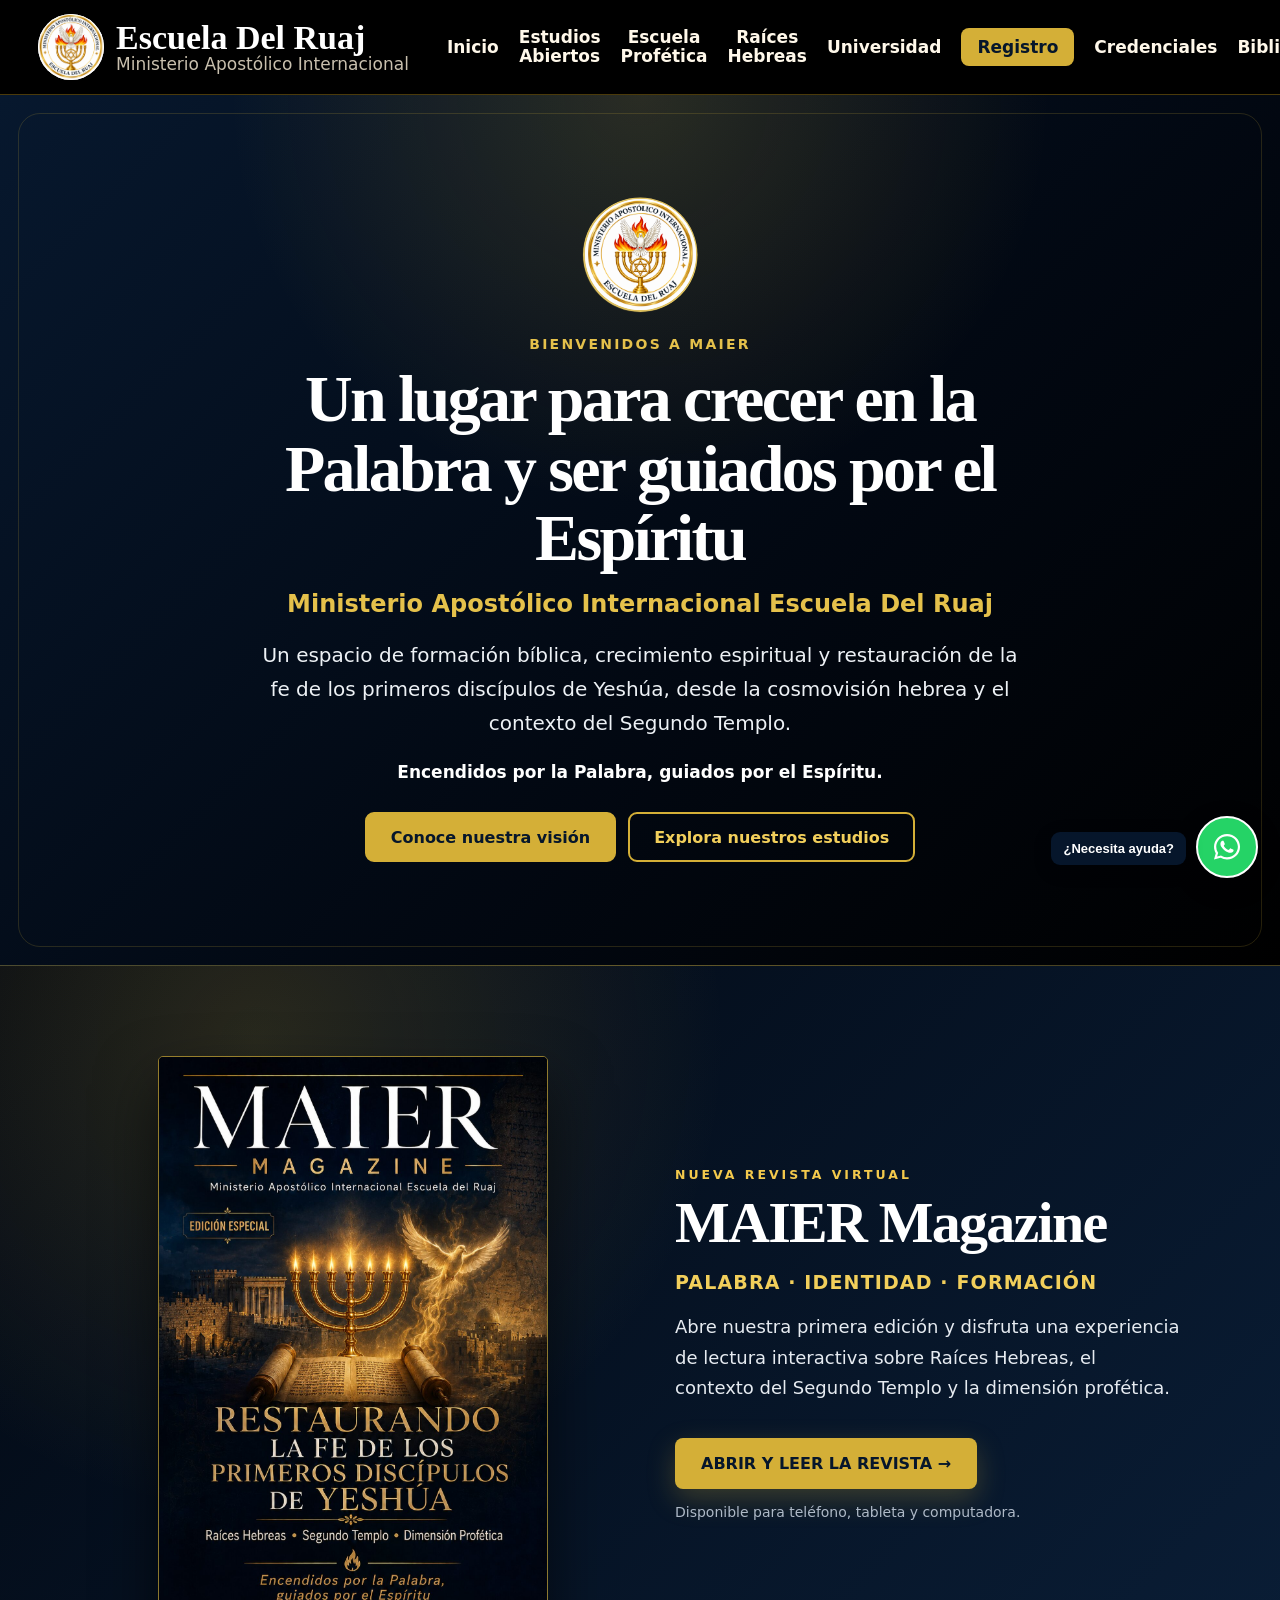
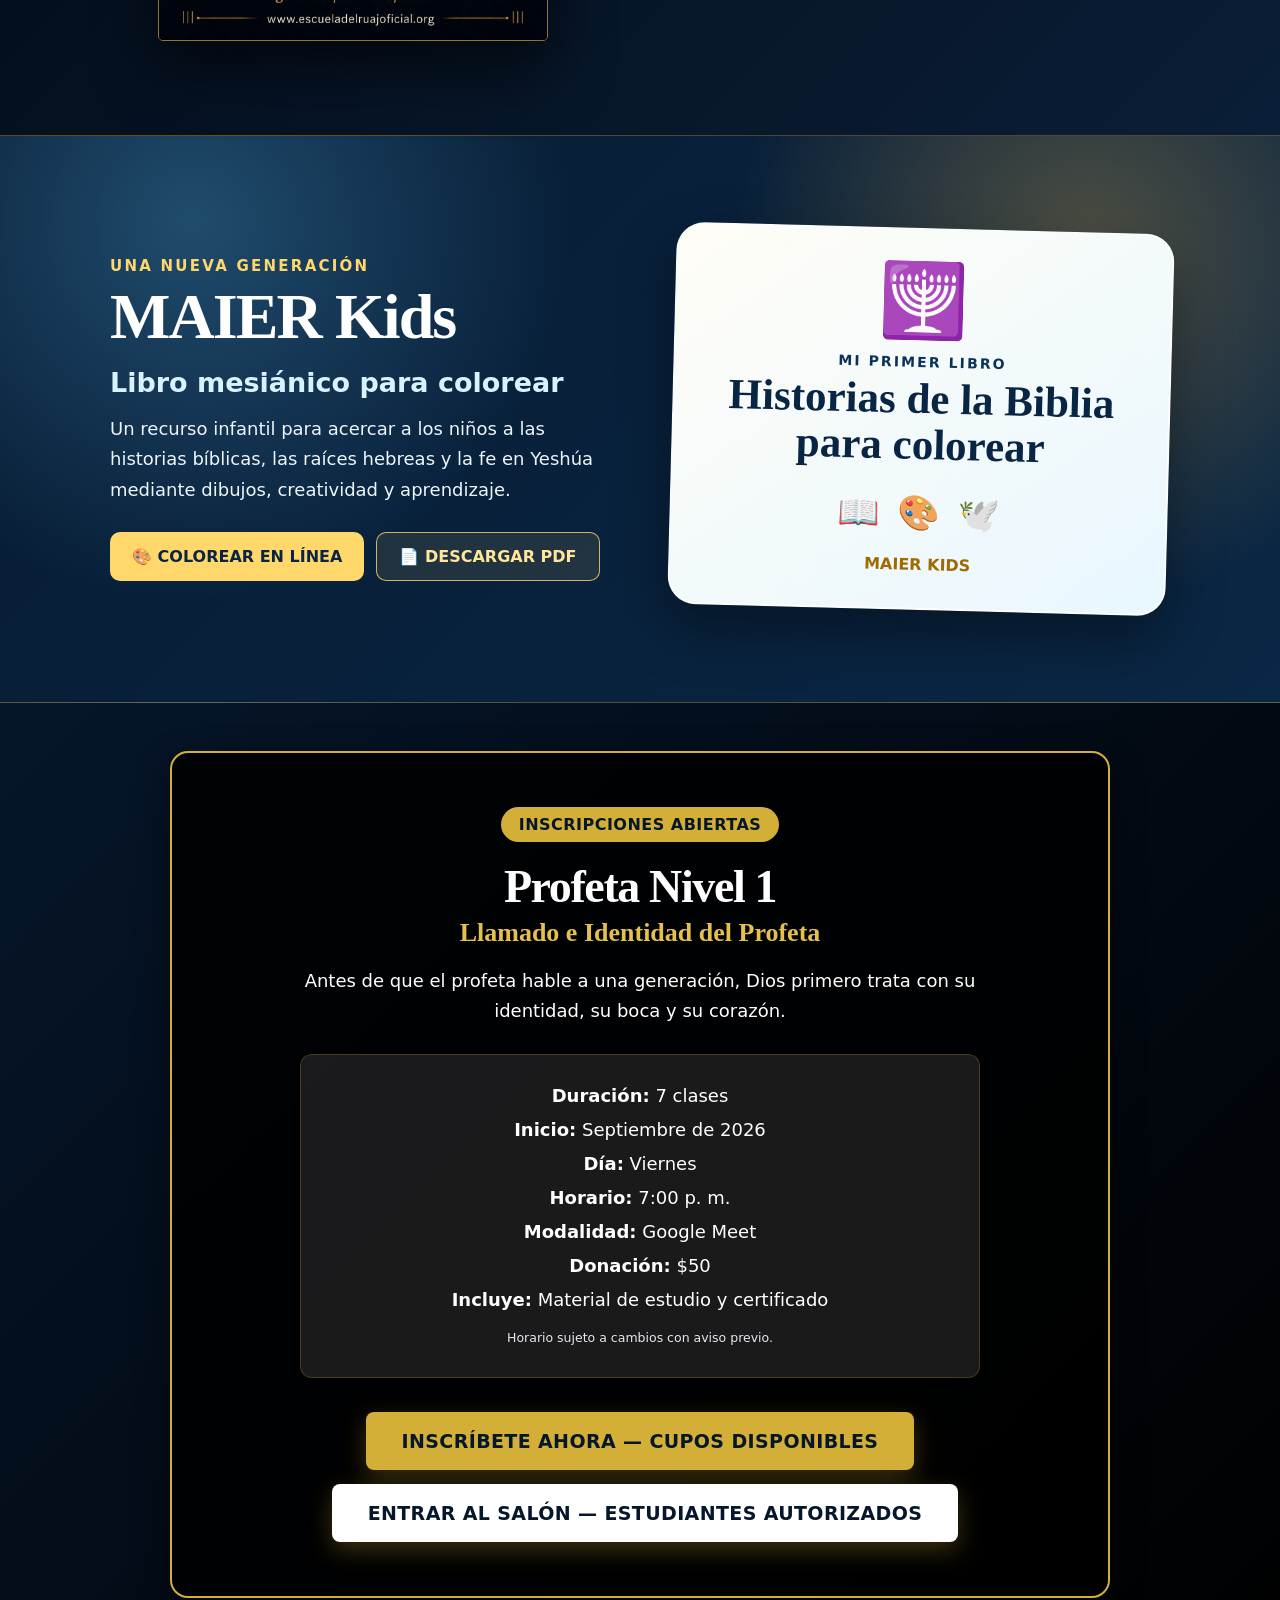
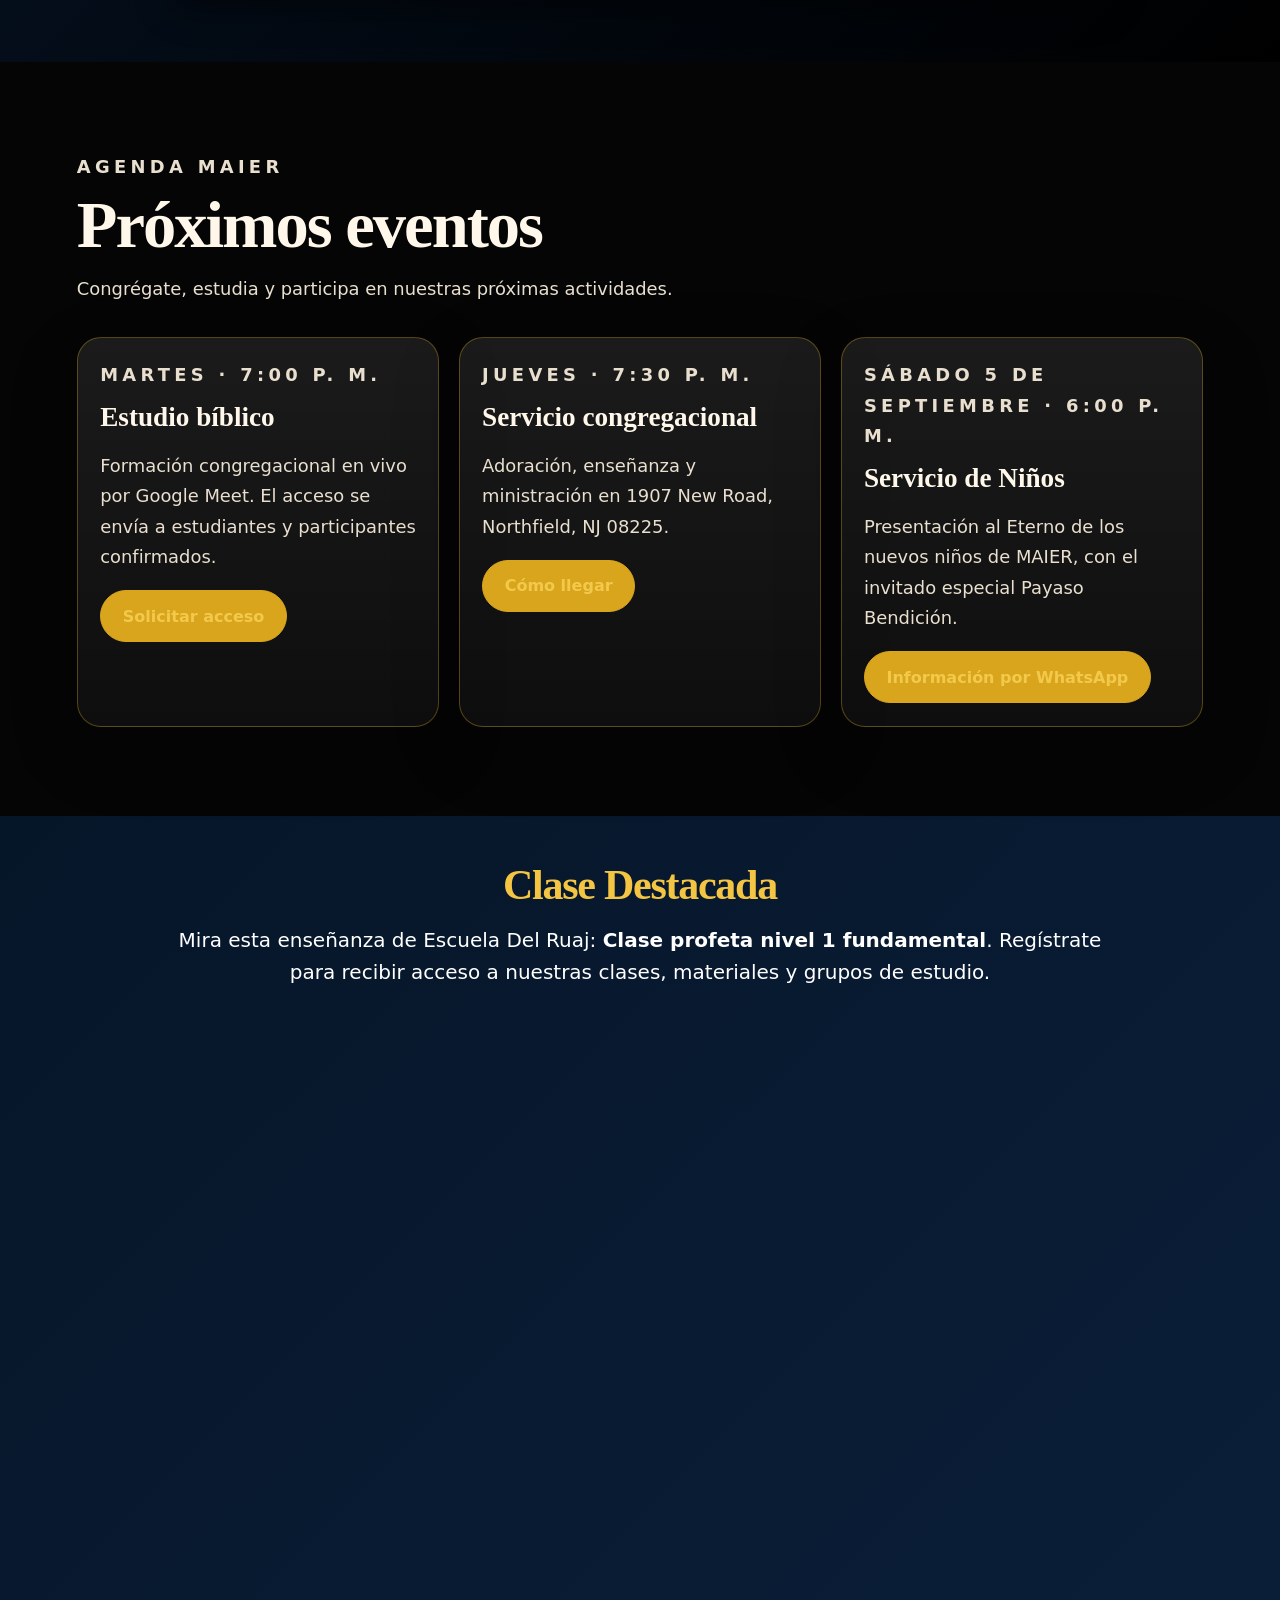
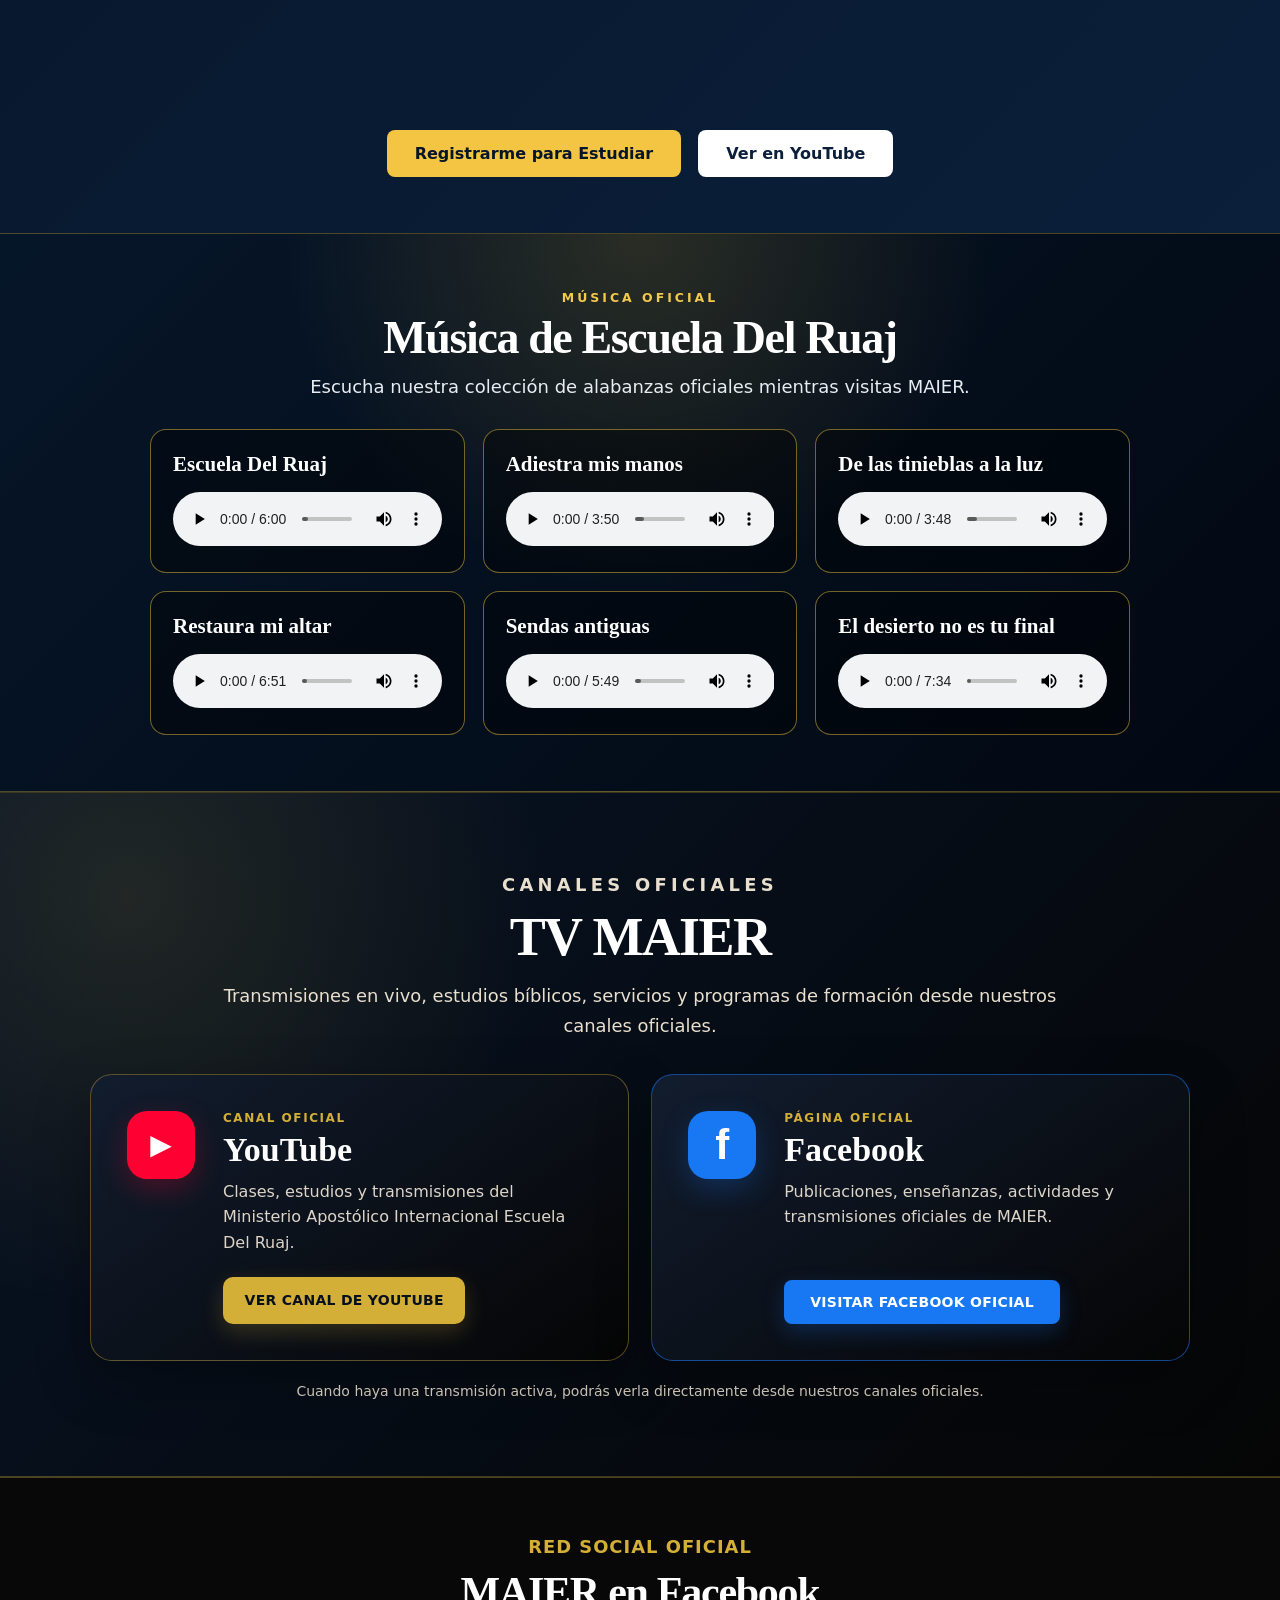
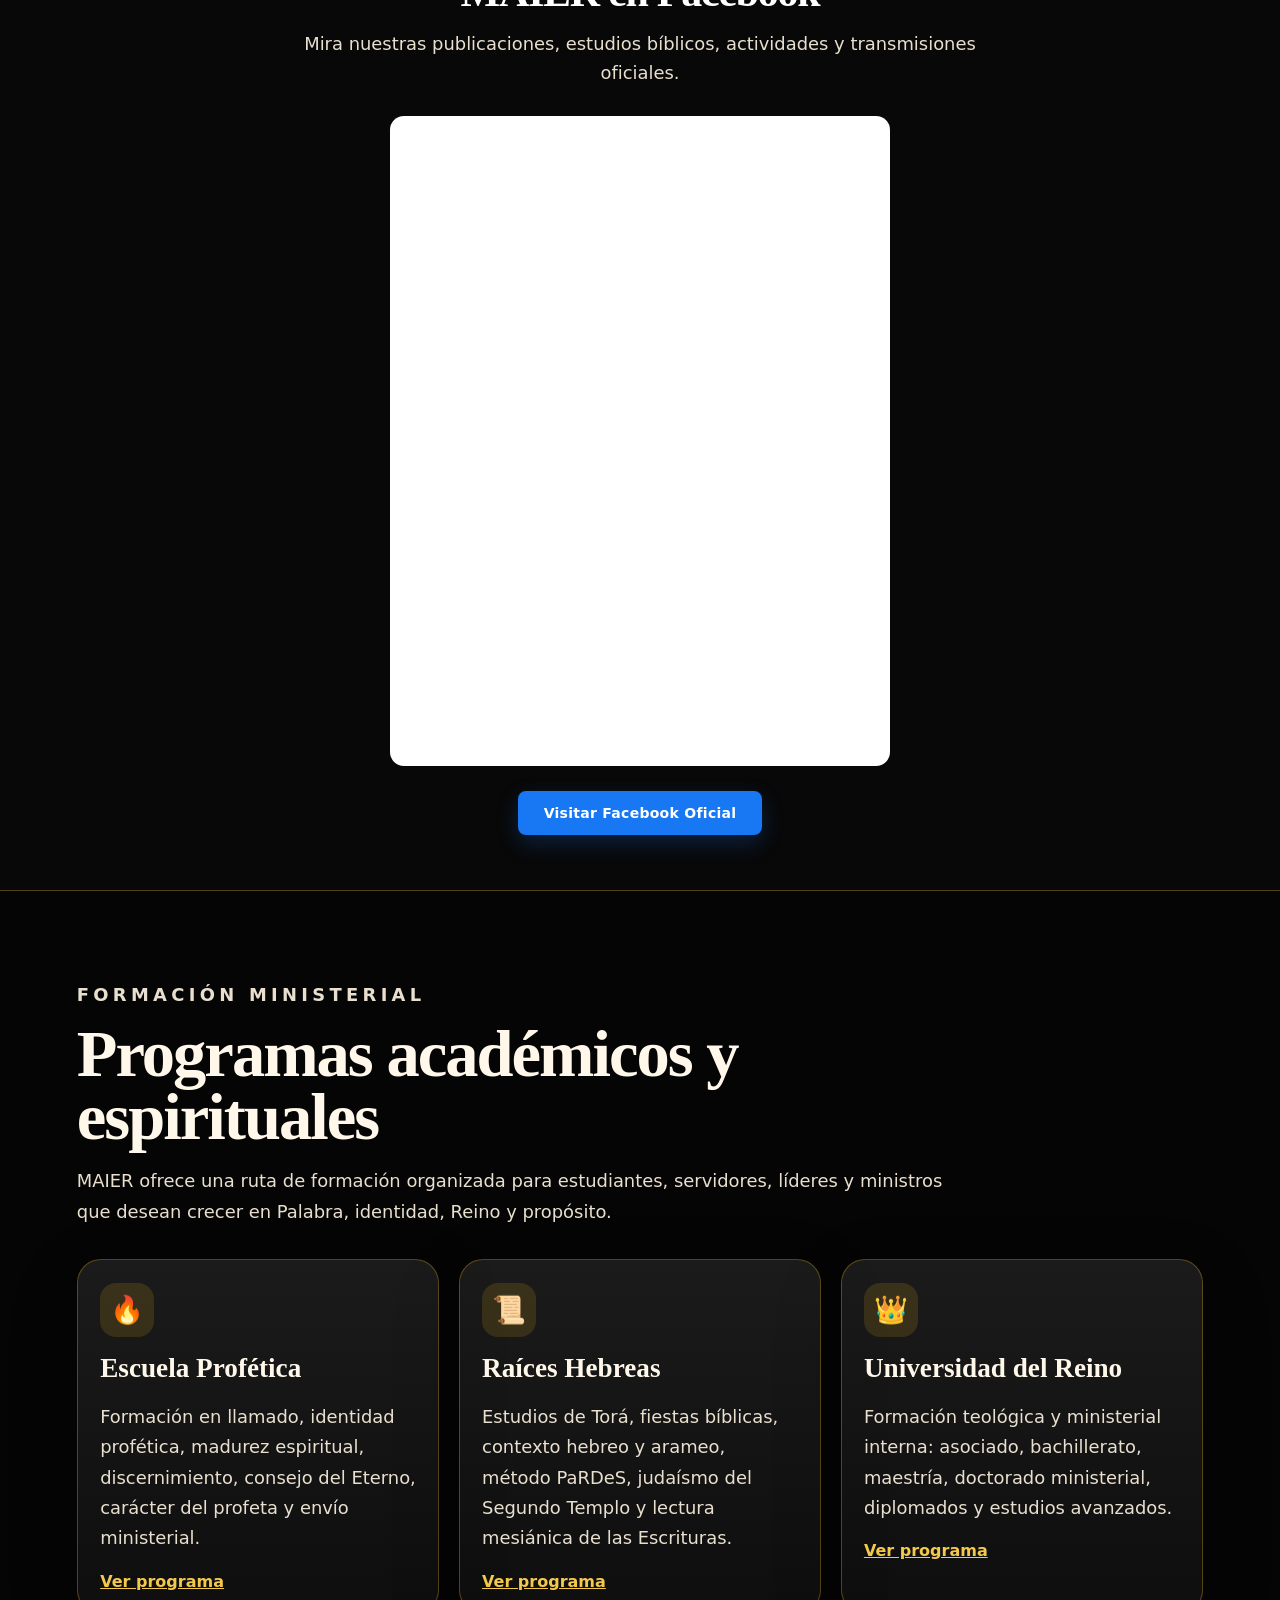
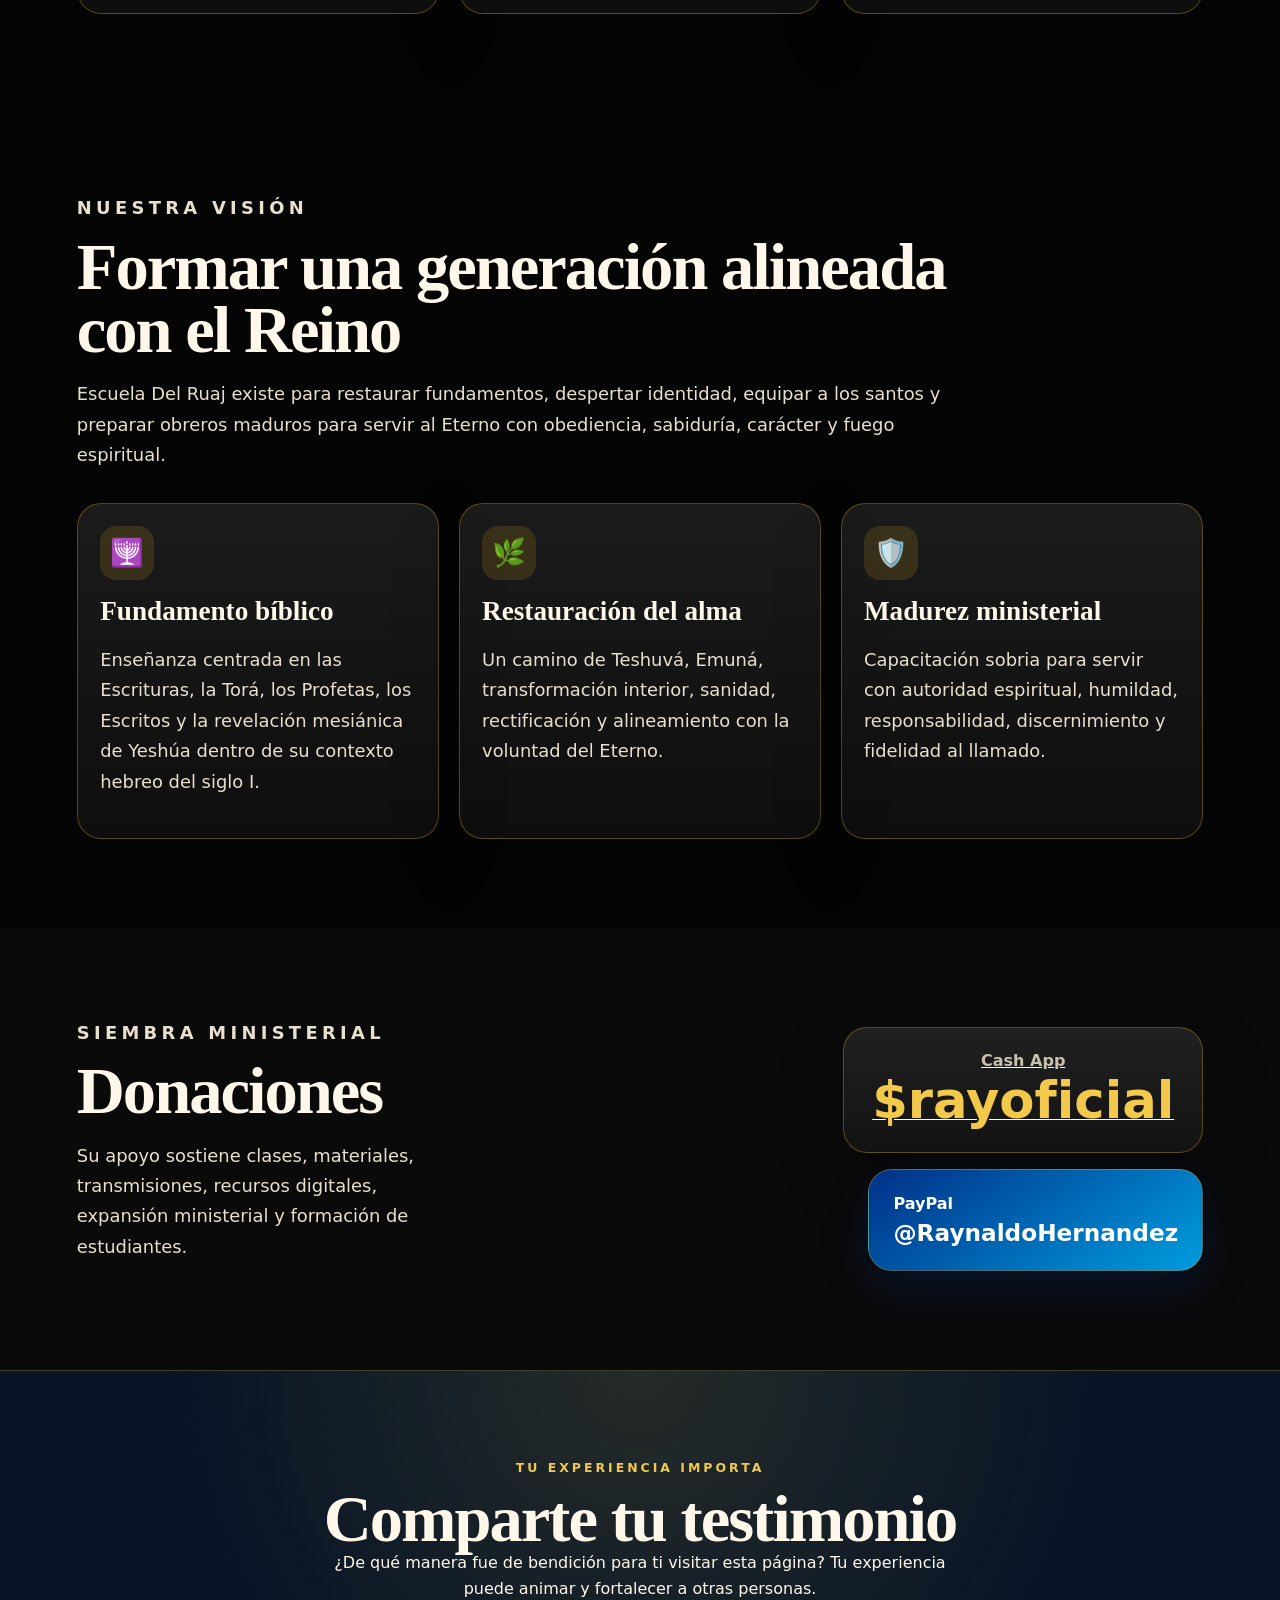
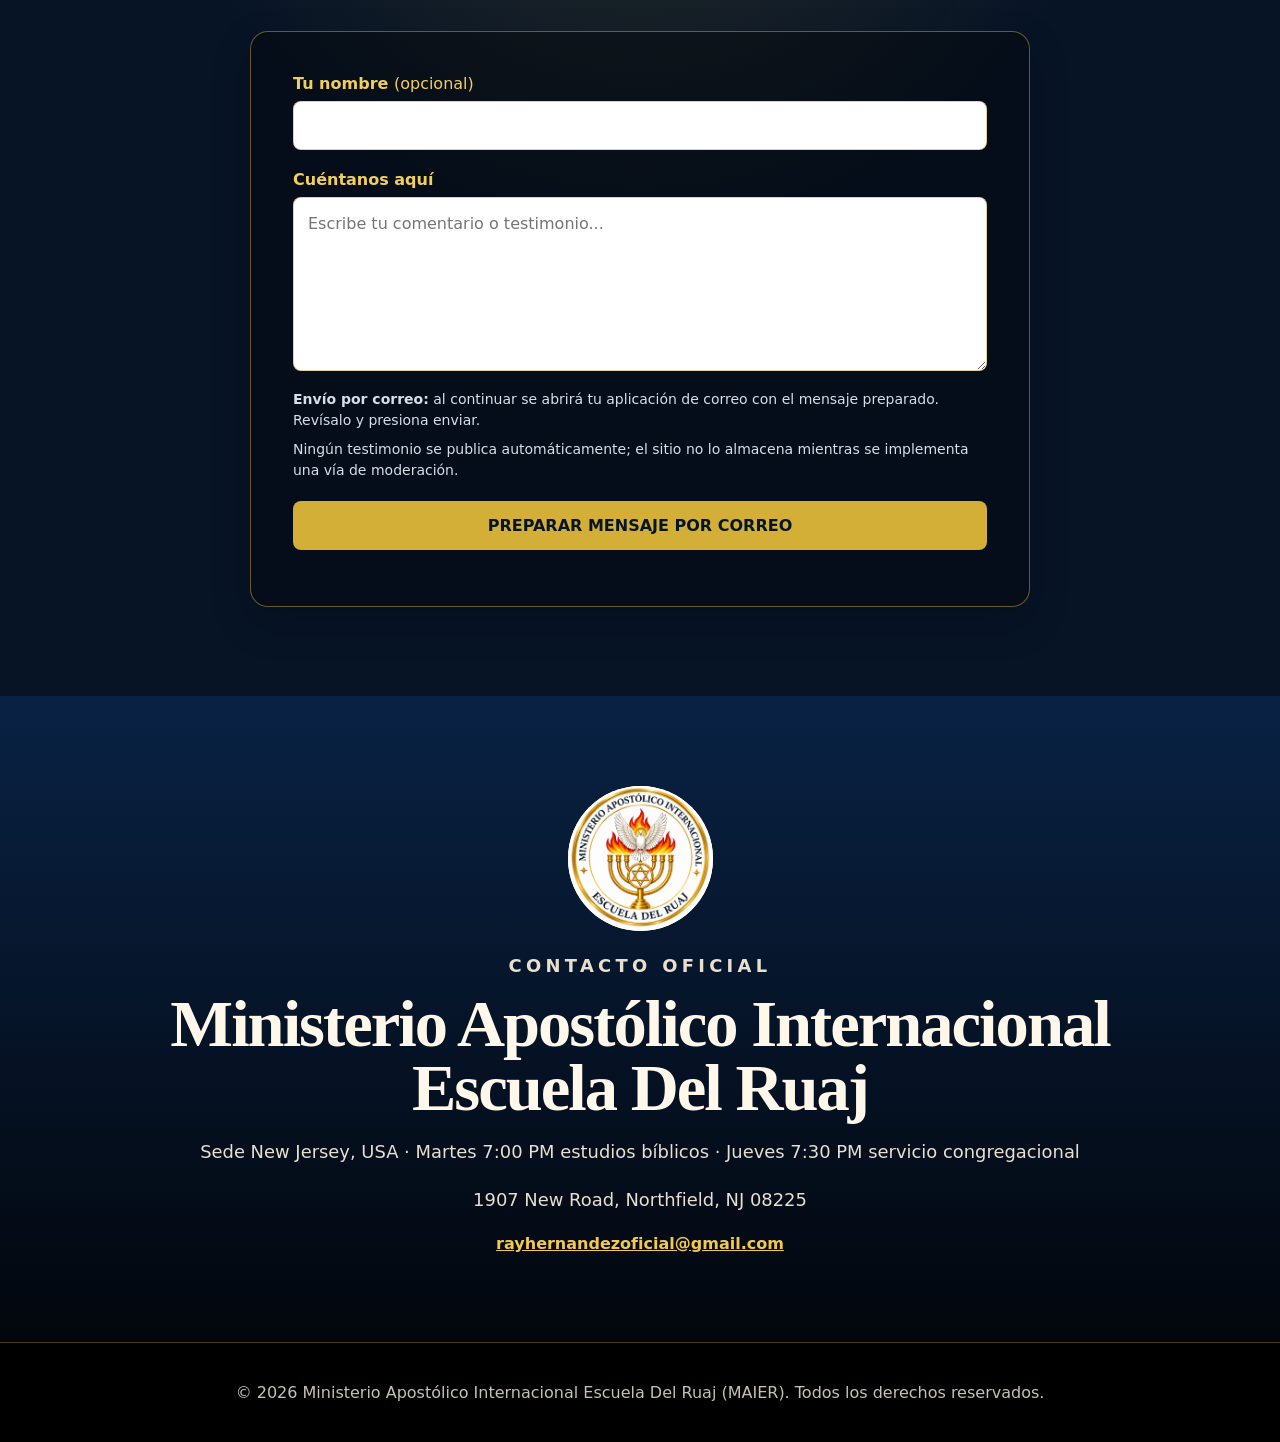
==== commit 920c1407: "Corregir enlaces para GitHub Pages" ====
--- a/index.html
+++ b/index.html
@@ -118,7 +118,7 @@
     white-space: nowrap;
   }
 
-  .topbar .nav a[href="/registro/index.html"] {
+  .topbar .nav a[href="registro/index.html"] {
     padding: 10px 16px;
     border-radius: 8px;
     background: #d4af37;
@@ -317,8 +317,8 @@
 <head>
 <meta charset="UTF-8" />
 <meta name="viewport" content="width=device-width, initial-scale=1.0" />
-<link rel="icon" href="/assets/favicon.png" />
-<link rel="stylesheet" href="/styles.css" />
+<link rel="icon" href="assets/favicon.png" />
+<link rel="stylesheet" href="styles.css" />
 <title>Escuela Del Ruaj | Portal Oficial MAIER</title>
 <meta name="description" content="Portal oficial del Ministerio Apostólico Internacional Escuela Del Ruaj, MAIER: Escuela Profética, Raíces Hebreas, Universidad del Reino, estudios bíblicos, registro de estudiantes, biblioteca digital y formación ministerial." />
 
@@ -333,8 +333,8 @@
 </head>
 <body>
 <header class="topbar">
-  <a class="brand" href="/index.html">
-    <img src="/logoMAIER.png" alt="Logo oficial MAIER" />
+  <a class="brand" href="index.html">
+    <img src="logoMAIER.png" alt="Logo oficial MAIER" />
     <div>
       <strong>Escuela Del Ruaj</strong>
       <span>Ministerio Apostólico Internacional</span>
@@ -344,15 +344,15 @@
 <button class="menu-btn" aria-label="Abrir menú">☰</button>
 
   <nav class="nav">
-    <a href="/index.html">Inicio</a>
-    <a href="/estudios-abiertos/index.html">Estudios Abiertos</a>
-    <a href="/programas/escuela-profetica.html">Escuela Profética</a>
-    <a href="/programas/raices-hebreas.html">Raíces Hebreas</a>
-    <a href="/programas/universidad-del-reino.html">Universidad</a>
-    <a href="/registro/index.html">Registro</a>
-    <a href="/credenciales.html">Credenciales</a>
-    <a href="/biblioteca/index.html">Biblioteca</a>
-    <a href="/revista/index.html">Revista</a>
+    <a href="index.html">Inicio</a>
+    <a href="estudios-abiertos/index.html">Estudios Abiertos</a>
+    <a href="programas/escuela-profetica.html">Escuela Profética</a>
+    <a href="programas/raices-hebreas.html">Raíces Hebreas</a>
+    <a href="programas/universidad-del-reino.html">Universidad</a>
+    <a href="registro/index.html">Registro</a>
+    <a href="credenciales.html">Credenciales</a>
+    <a href="biblioteca/index.html">Biblioteca</a>
+    <a href="revista/index.html">Revista</a>
     <a href="#maier-kids">MAIER Kids</a>
     <a href="#donaciones">Donaciones</a>
   </nav>
@@ -360,7 +360,7 @@
 
 <section class="bienvenida-maier" aria-labelledby="bienvenida-titulo">
   <div class="bienvenida-contenido">
-    <img class="bienvenida-sello" src="/logoMAIER.png" alt="Logo oficial MAIER" />
+    <img class="bienvenida-sello" src="logoMAIER.png" alt="Logo oficial MAIER" />
     <p class="bienvenida-etiqueta">Bienvenidos a MAIER</p>
     <h1 id="bienvenida-titulo">Un lugar para crecer en la Palabra y ser guiados por el Espíritu</h1>
     <p class="bienvenida-nombre">Ministerio Apostólico Internacional Escuela Del Ruaj</p>
@@ -378,14 +378,14 @@
 <section id="maier-magazine" style="padding:clamp(54px,8vw,90px) 20px;background:radial-gradient(circle at 20% 10%,rgba(212,175,55,.18),transparent 38%),linear-gradient(135deg,#020812,#0a1e37);color:#fff;border-bottom:1px solid rgba(212,175,55,.35);">
   <div style="width:min(1080px,100%);margin:0 auto;display:grid;grid-template-columns:repeat(auto-fit,minmax(280px,1fr));gap:clamp(30px,6vw,70px);align-items:center;">
     <div style="text-align:center;">
-      <img src="/revista/maier-magazine-portada.jpg" alt="Portada de MAIER Magazine" style="width:min(100%,390px);aspect-ratio:2/3;object-fit:cover;border:1px solid rgba(212,175,55,.65);border-radius:5px;box-shadow:0 28px 60px rgba(0,0,0,.6);">
+      <img src="revista/maier-magazine-portada.jpg" alt="Portada de MAIER Magazine" style="width:min(100%,390px);aspect-ratio:2/3;object-fit:cover;border:1px solid rgba(212,175,55,.65);border-radius:5px;box-shadow:0 28px 60px rgba(0,0,0,.6);">
     </div>
     <div>
       <p class="kicker">Nueva revista virtual</p>
       <h2 style="margin:0 0 18px;color:#fff;font-family:Georgia,'Times New Roman',serif;font-size:clamp(36px,6vw,58px);line-height:1.02;">MAIER Magazine</h2>
       <p style="color:#f2cf5b;font-size:19px;font-weight:800;letter-spacing:.06em;">PALABRA · IDENTIDAD · FORMACIÓN</p>
       <p style="max-width:610px;color:#e6ebf1;font-size:18px;line-height:1.7;">Abre nuestra primera edición y disfruta una experiencia de lectura interactiva sobre Raíces Hebreas, el contexto del Segundo Templo y la dimensión profética.</p>
-      <a href="/revista/index.html" style="display:inline-flex;align-items:center;justify-content:center;margin-top:16px;padding:16px 26px;border-radius:8px;background:#d4af37;color:#06162b;font-weight:900;text-decoration:none;box-shadow:0 10px 28px rgba(212,175,55,.25);">ABRIR Y LEER LA REVISTA →</a>
+      <a href="revista/index.html" style="display:inline-flex;align-items:center;justify-content:center;margin-top:16px;padding:16px 26px;border-radius:8px;background:#d4af37;color:#06162b;font-weight:900;text-decoration:none;box-shadow:0 10px 28px rgba(212,175,55,.25);">ABRIR Y LEER LA REVISTA →</a>
       <p style="margin-top:15px;color:#aeb9c7;font-size:14px;">Disponible para teléfono, tableta y computadora.</p>
     </div>
   </div>
@@ -398,7 +398,7 @@
       <h2 id="maier-kids-titulo" style="margin:0 0 18px;color:#fff;font-family:Georgia,'Times New Roman',serif;font-size:clamp(40px,7vw,64px);line-height:1;">MAIER Kids</h2>
       <p style="margin:0 0 16px;color:#d9f2ff;font-size:clamp(20px,3vw,27px);font-weight:800;">Libro mesiánico para colorear</p>
       <p style="max-width:620px;margin:0;color:#edf5fb;font-size:18px;line-height:1.7;">Un recurso infantil para acercar a los niños a las historias bíblicas, las raíces hebreas y la fe en Yeshúa mediante dibujos, creatividad y aprendizaje.</p>
-      <div style="display:flex;flex-wrap:wrap;gap:12px;margin-top:26px;"><a href="/maier-kids/index.html" style="display:inline-flex;align-items:center;justify-content:center;padding:14px 22px;border-radius:10px;background:#ffd76a;color:#092544;font-weight:900;text-decoration:none;">🎨 COLOREAR EN LÍNEA</a><a href="/maier-kids/MAIER-Kids-Libro-Mesianico-Para-Colorear.pdf" download style="display:inline-flex;align-items:center;justify-content:center;padding:14px 22px;border:1px solid rgba(255,215,106,.8);border-radius:10px;background:rgba(255,215,106,.1);color:#ffe69a;font-weight:900;text-decoration:none;">📄 DESCARGAR PDF</a></div>
+      <div style="display:flex;flex-wrap:wrap;gap:12px;margin-top:26px;"><a href="maier-kids/index.html" style="display:inline-flex;align-items:center;justify-content:center;padding:14px 22px;border-radius:10px;background:#ffd76a;color:#092544;font-weight:900;text-decoration:none;">🎨 COLOREAR EN LÍNEA</a><a href="maier-kids/MAIER-Kids-Libro-Mesianico-Para-Colorear.pdf" download style="display:inline-flex;align-items:center;justify-content:center;padding:14px 22px;border:1px solid rgba(255,215,106,.8);border-radius:10px;background:rgba(255,215,106,.1);color:#ffe69a;font-weight:900;text-decoration:none;">📄 DESCARGAR PDF</a></div>
     </div>
     <div aria-hidden="true" style="min-height:350px;padding:34px;border:2px solid rgba(255,255,255,.62);border-radius:28px;background:linear-gradient(145deg,#fffdf6,#e8f7ff);color:#092544;box-shadow:0 24px 55px rgba(0,0,0,.38);transform:rotate(1.5deg);display:flex;flex-direction:column;justify-content:center;text-align:center;">
       <div style="font-size:72px;line-height:1;">🕎</div>
@@ -437,7 +437,7 @@
 
     <a
 
-      href="/registro/index.html"
+      href="registro/index.html"
       class="boton-profetico"
       
     >
@@ -466,7 +466,7 @@
       <p class="kicker">Martes · 7:00 p. m.</p>
       <h3>Estudio bíblico</h3>
       <p>Formación congregacional en vivo por Google Meet. El acceso se envía a estudiantes y participantes confirmados.</p>
-      <a class="btn btn-primary" href="/registro/index.html">Solicitar acceso</a>
+      <a class="btn btn-primary" href="registro/index.html">Solicitar acceso</a>
     </article>
     <article class="program-card">
       <p class="kicker">Jueves · 7:30 p. m.</p>
@@ -503,7 +503,7 @@
     </iframe>
   </div>
 
-  <a href="/registro/index.html" style="display:inline-block; padding:14px 28px; background:#f4c542; color:#061629; text-decoration:none; border-radius:8px; margin:6px; font-weight:bold;">
+  <a href="registro/index.html" style="display:inline-block; padding:14px 28px; background:#f4c542; color:#061629; text-decoration:none; border-radius:8px; margin:6px; font-weight:bold;">
     Registrarme para Estudiar
   </a>
 
@@ -521,27 +521,27 @@
     <div style="display:grid;grid-template-columns:repeat(auto-fit,minmax(270px,1fr));gap:18px;text-align:left;">
       <article style="padding:22px;border:1px solid rgba(212,175,55,.55);border-radius:16px;background:rgba(0,0,0,.38);">
         <h3 style="margin:0 0 15px;color:#fff;font-size:21px;">Escuela Del Ruaj</h3>
-        <audio controls preload="metadata" style="width:100%;"><source src="/Escuela%20Del%20ruaj.mp3" type="audio/mpeg">Tu navegador no admite audio.</audio>
+        <audio controls preload="metadata" style="width:100%;"><source src="Escuela%20Del%20ruaj.mp3" type="audio/mpeg">Tu navegador no admite audio.</audio>
       </article>
       <article style="padding:22px;border:1px solid rgba(212,175,55,.55);border-radius:16px;background:rgba(0,0,0,.38);">
         <h3 style="margin:0 0 15px;color:#fff;font-size:21px;">Adiestra mis manos</h3>
-        <audio controls preload="metadata" style="width:100%;"><source src="/ADIESTRA%20MISMANOS%20congregacion.mp3" type="audio/mpeg">Tu navegador no admite audio.</audio>
+        <audio controls preload="metadata" style="width:100%;"><source src="ADIESTRA%20MISMANOS%20congregacion.mp3" type="audio/mpeg">Tu navegador no admite audio.</audio>
       </article>
       <article style="padding:22px;border:1px solid rgba(212,175,55,.55);border-radius:16px;background:rgba(0,0,0,.38);">
         <h3 style="margin:0 0 15px;color:#fff;font-size:21px;">De las tinieblas a la luz</h3>
-        <audio controls preload="metadata" style="width:100%;"><source src="/FROM%20DARKNESS%20TO%20LIGHT%E2%80%9D%201.mp3" type="audio/mpeg">Tu navegador no admite audio.</audio>
+        <audio controls preload="metadata" style="width:100%;"><source src="FROM%20DARKNESS%20TO%20LIGHT%E2%80%9D%201.mp3" type="audio/mpeg">Tu navegador no admite audio.</audio>
       </article>
       <article style="padding:22px;border:1px solid rgba(212,175,55,.55);border-radius:16px;background:rgba(0,0,0,.38);">
         <h3 style="margin:0 0 15px;color:#fff;font-size:21px;">Restaura mi altar</h3>
-        <audio controls preload="metadata" style="width:100%;"><source src="/RESTAURA%20MI%20ALTAR%201.mp3" type="audio/mpeg">Tu navegador no admite audio.</audio>
+        <audio controls preload="metadata" style="width:100%;"><source src="RESTAURA%20MI%20ALTAR%201.mp3" type="audio/mpeg">Tu navegador no admite audio.</audio>
       </article>
       <article style="padding:22px;border:1px solid rgba(212,175,55,.55);border-radius:16px;background:rgba(0,0,0,.38);">
         <h3 style="margin:0 0 15px;color:#fff;font-size:21px;">Sendas antiguas</h3>
-        <audio controls preload="metadata" style="width:100%;"><source src="/SENDAS%20ANTIGUAS%20el%20llamado%20a%20volver%201.mp3" type="audio/mpeg">Tu navegador no admite audio.</audio>
+        <audio controls preload="metadata" style="width:100%;"><source src="SENDAS%20ANTIGUAS%20el%20llamado%20a%20volver%201.mp3" type="audio/mpeg">Tu navegador no admite audio.</audio>
       </article>
       <article style="padding:22px;border:1px solid rgba(212,175,55,.55);border-radius:16px;background:rgba(0,0,0,.38);">
         <h3 style="margin:0 0 15px;color:#fff;font-size:21px;">El desierto no es tu final</h3>
-        <audio controls preload="metadata" style="width:100%;"><source src="/el%20desierto%20no%20es%20tu%20final1.mp3" type="audio/mpeg">Tu navegador no admite audio.</audio>
+        <audio controls preload="metadata" style="width:100%;"><source src="el%20desierto%20no%20es%20tu%20final1.mp3" type="audio/mpeg">Tu navegador no admite audio.</audio>
       </article>
     </div>
   </div>
@@ -646,7 +646,7 @@
     <p>
       Formación en llamado, identidad profética, madurez espiritual, discernimiento, consejo del Eterno, carácter del profeta y envío ministerial.
     </p>
-    <a href="/programas/escuela-profetica.html">Ver programa</a>
+    <a href="programas/escuela-profetica.html">Ver programa</a>
   </article>
 
   <article class="program-card">
@@ -655,7 +655,7 @@
     <p>
       Estudios de Torá, fiestas bíblicas, contexto hebreo y arameo, método PaRDeS, judaísmo del Segundo Templo y lectura mesiánica de las Escrituras.
     </p>
-    <a href="/programas/raices-hebreas.html">Ver programa</a>
+    <a href="programas/raices-hebreas.html">Ver programa</a>
   </article>
 
   <article class="program-card">
@@ -664,7 +664,7 @@
     <p>
       Formación teológica y ministerial interna: asociado, bachillerato, maestría, doctorado ministerial, diplomados y estudios avanzados.
     </p>
-    <a href="/programas/universidad-del-reino.html">Ver programa</a>
+    <a href="programas/universidad-del-reino.html">Ver programa</a>
   </article>
 </div>
 
@@ -775,7 +775,7 @@
   </section>
 
   <section class="section contact">
-    <img src="/logoMAIER.png" alt="Logo oficial MAIER" />
+    <img src="logoMAIER.png" alt="Logo oficial MAIER" />
 
 <p class="kicker">Contacto oficial</p>
 
@@ -799,7 +799,7 @@
   <p>© <span id="year"></span> Ministerio Apostólico Internacional Escuela Del Ruaj (MAIER). Todos los derechos reservados.</p>
 </footer>
 
-<script src="/script.js"></script>
+<script src="script.js"></script>
 
 </body>
 </html>
